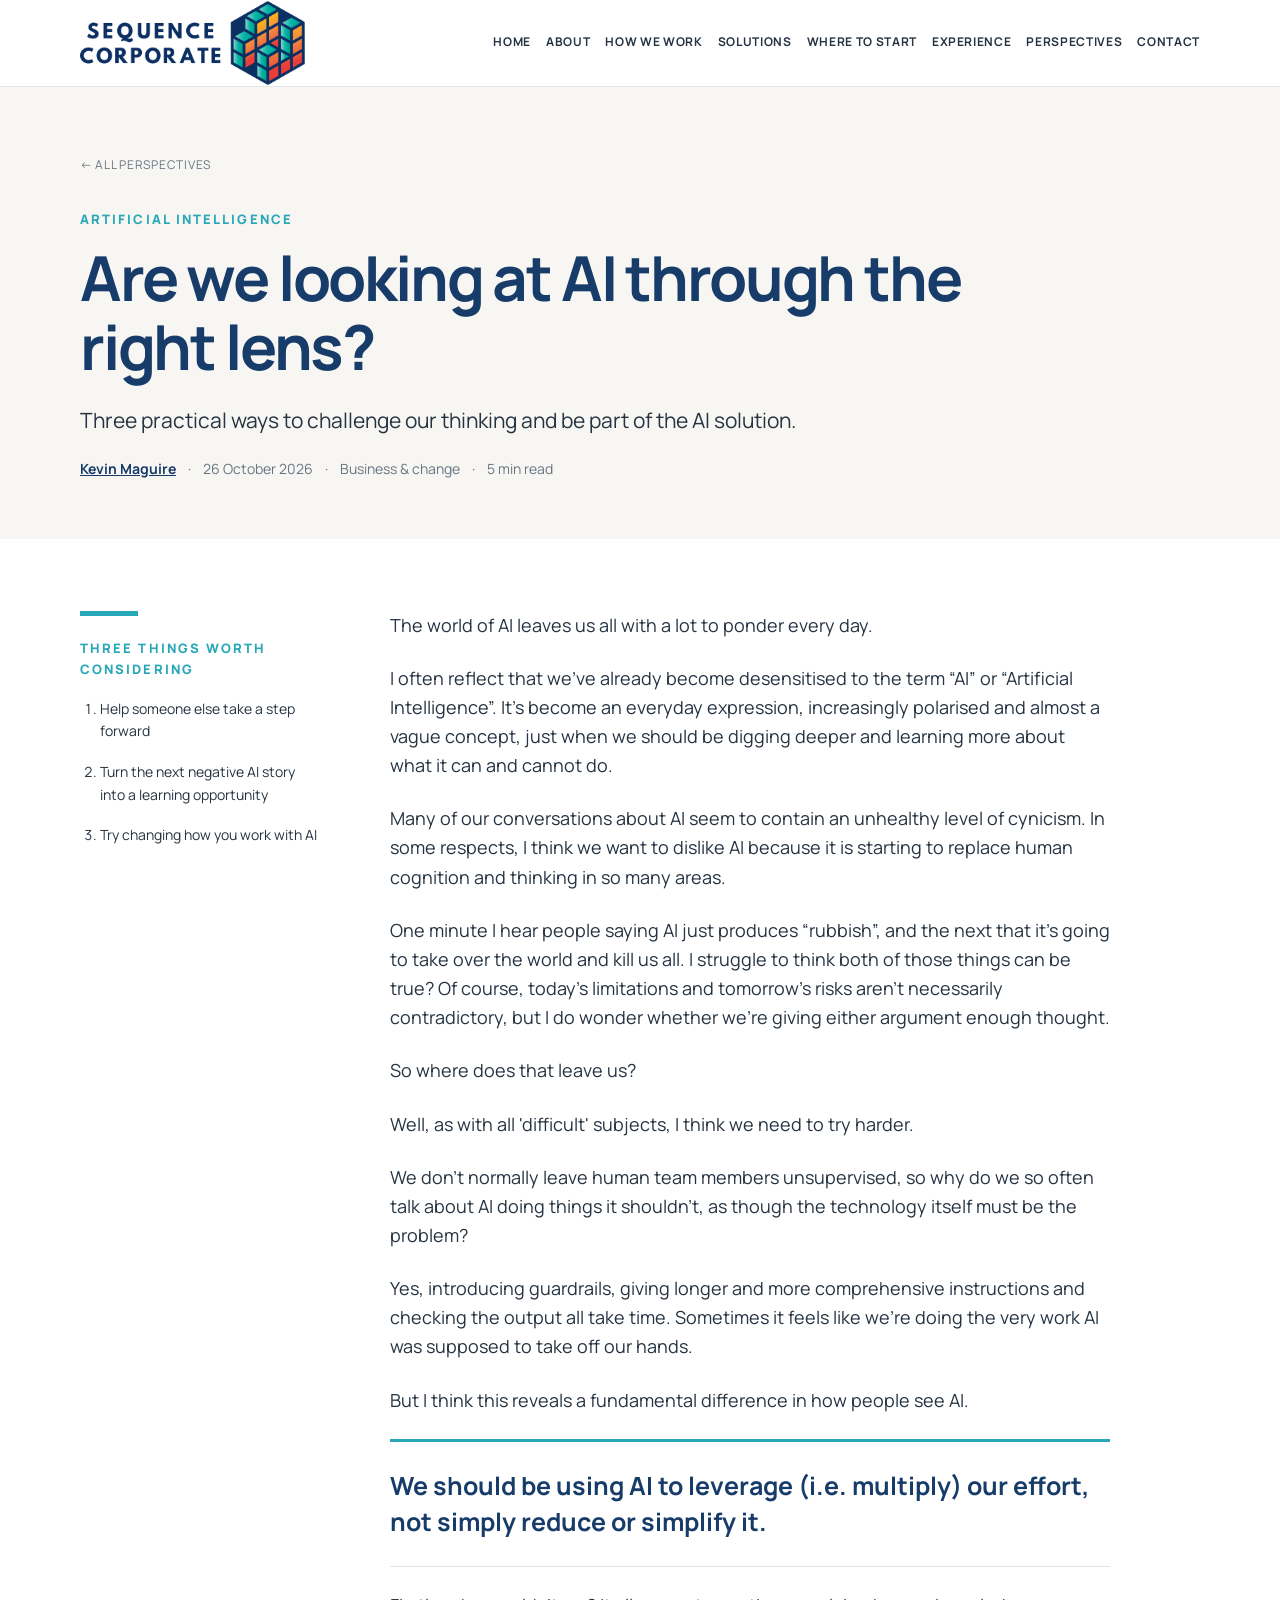
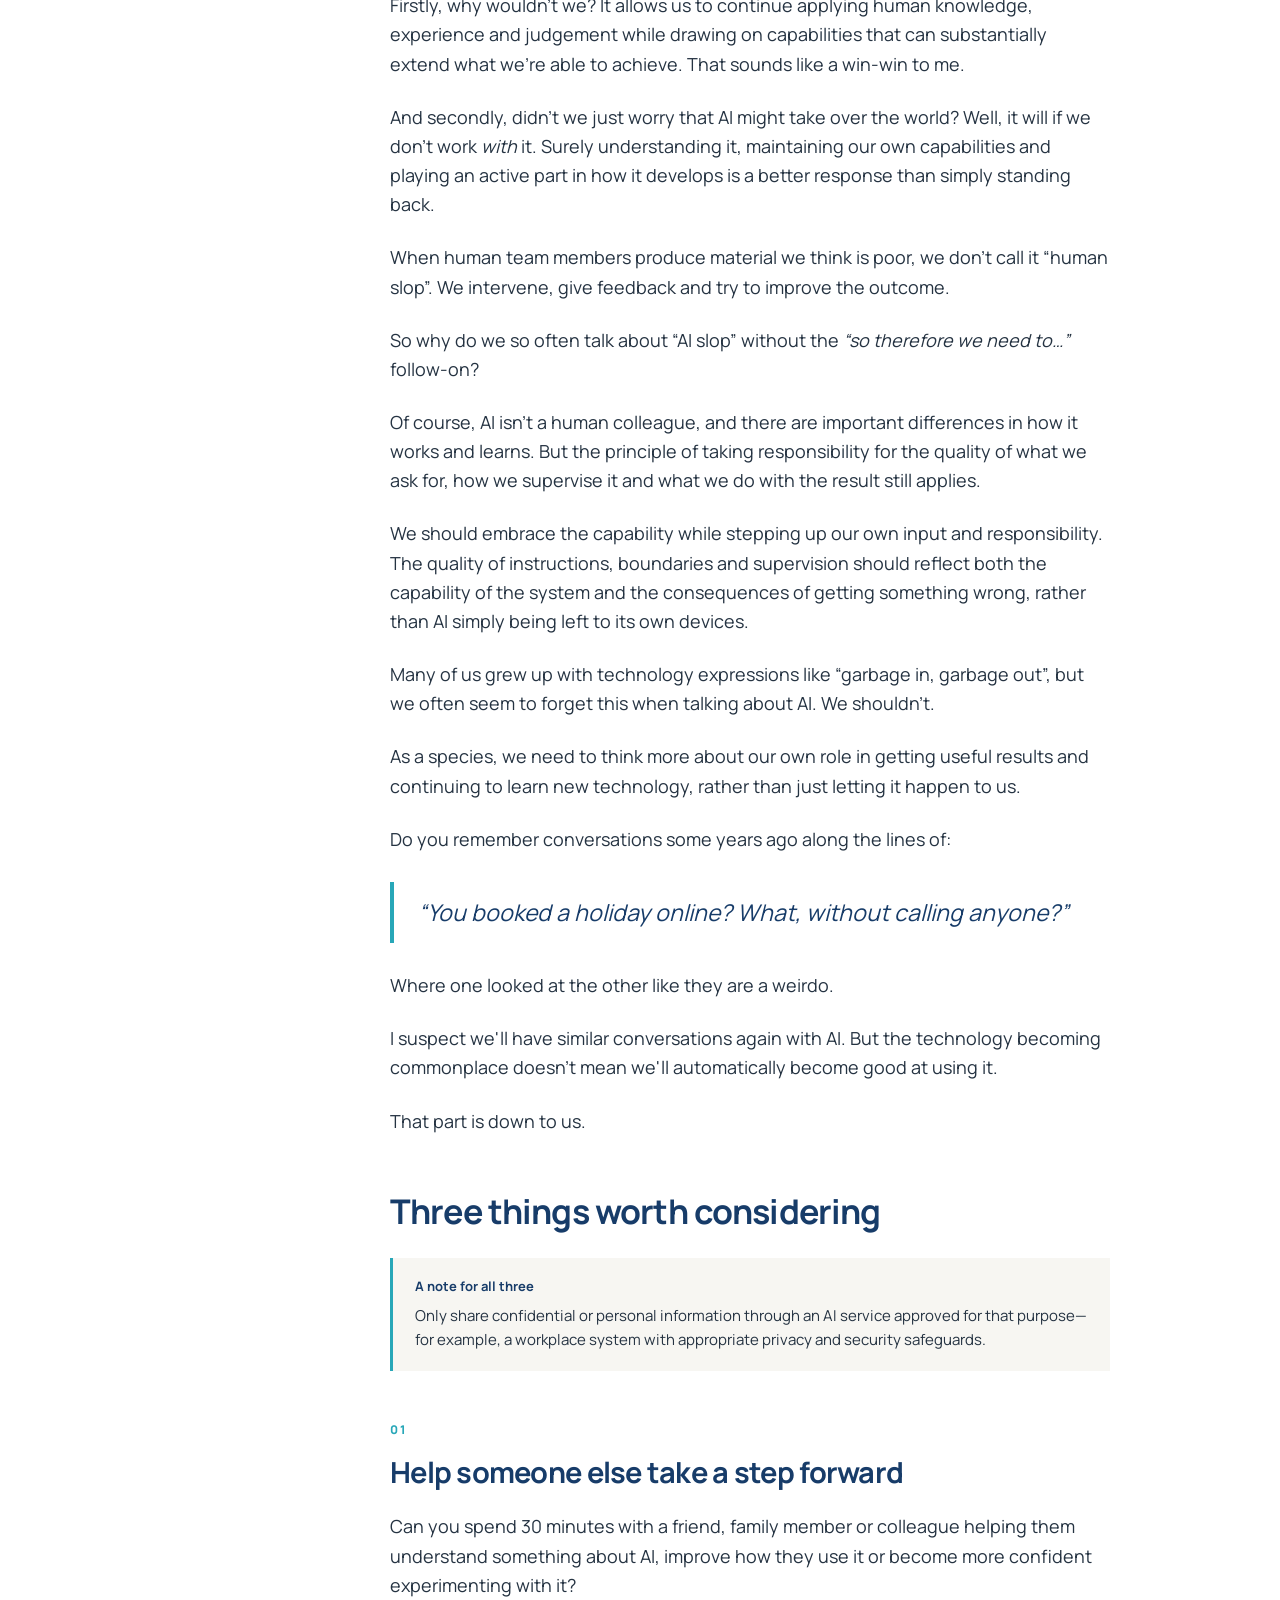
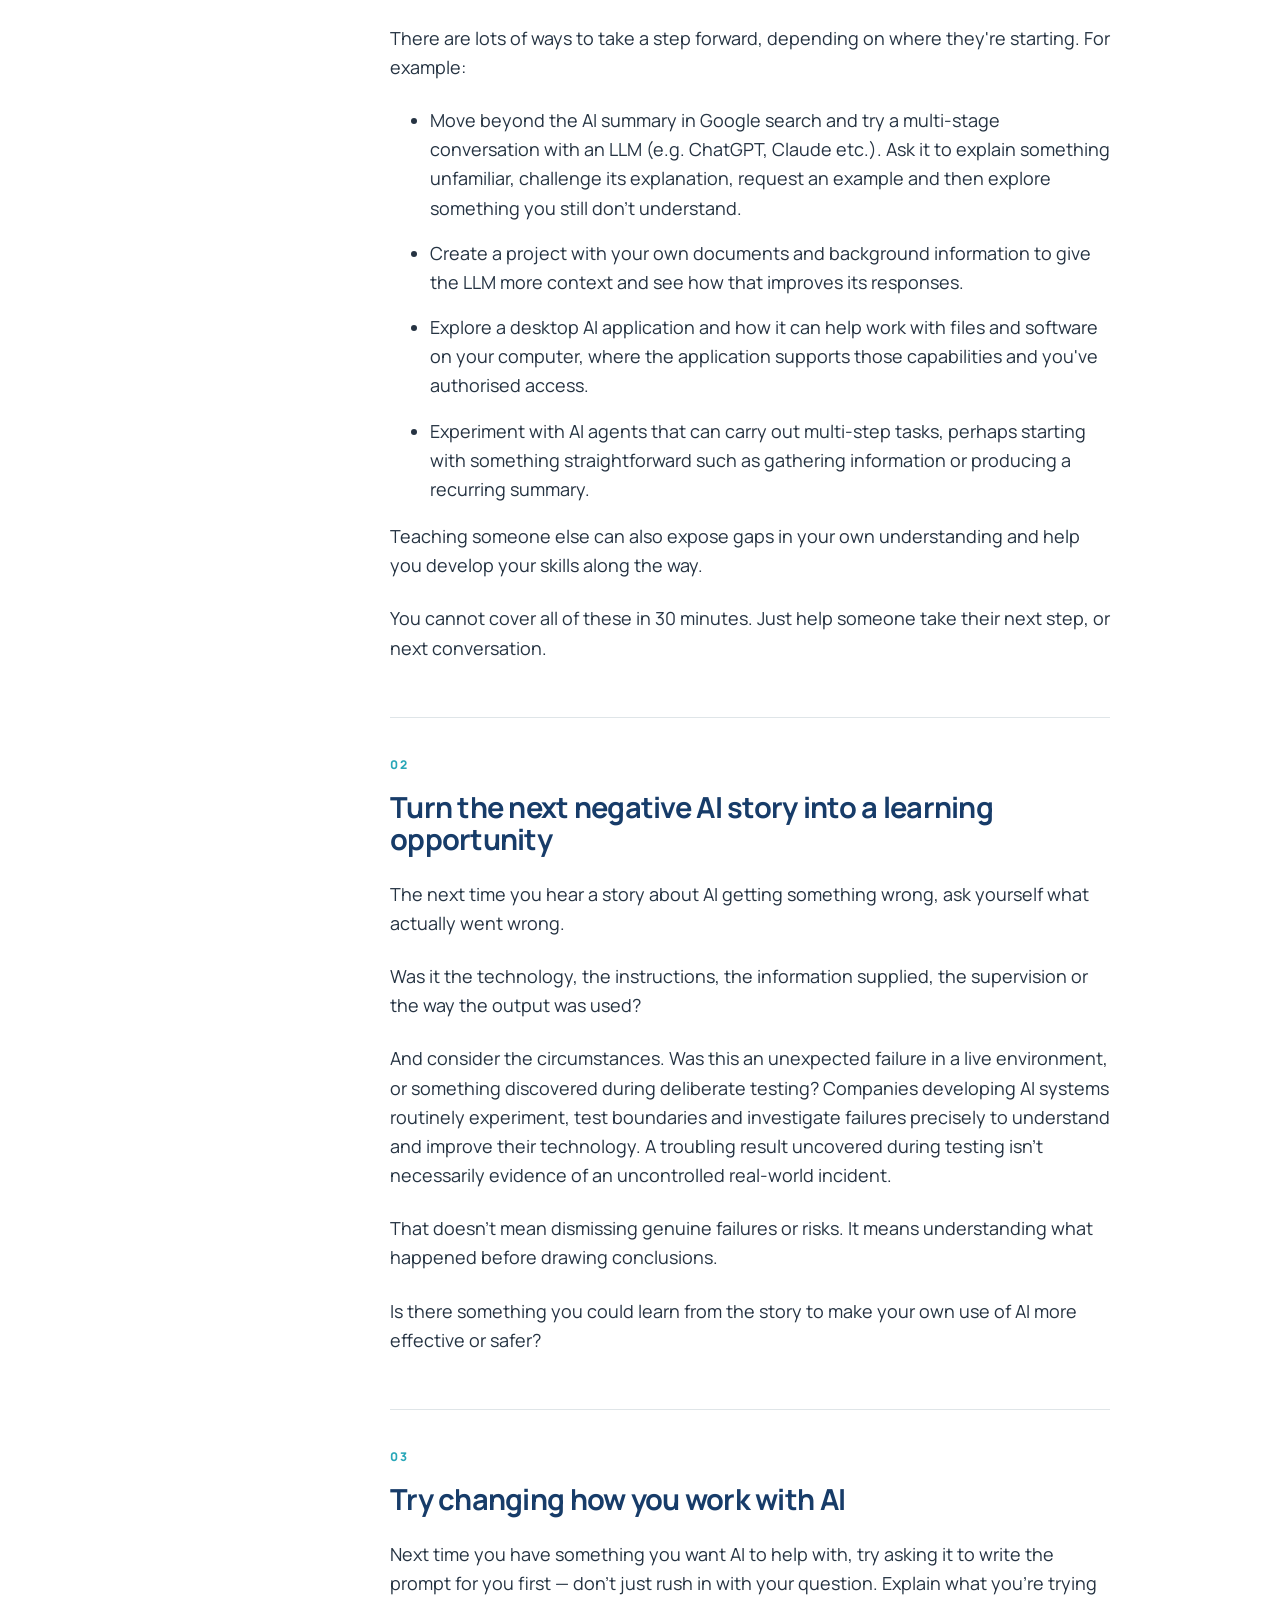
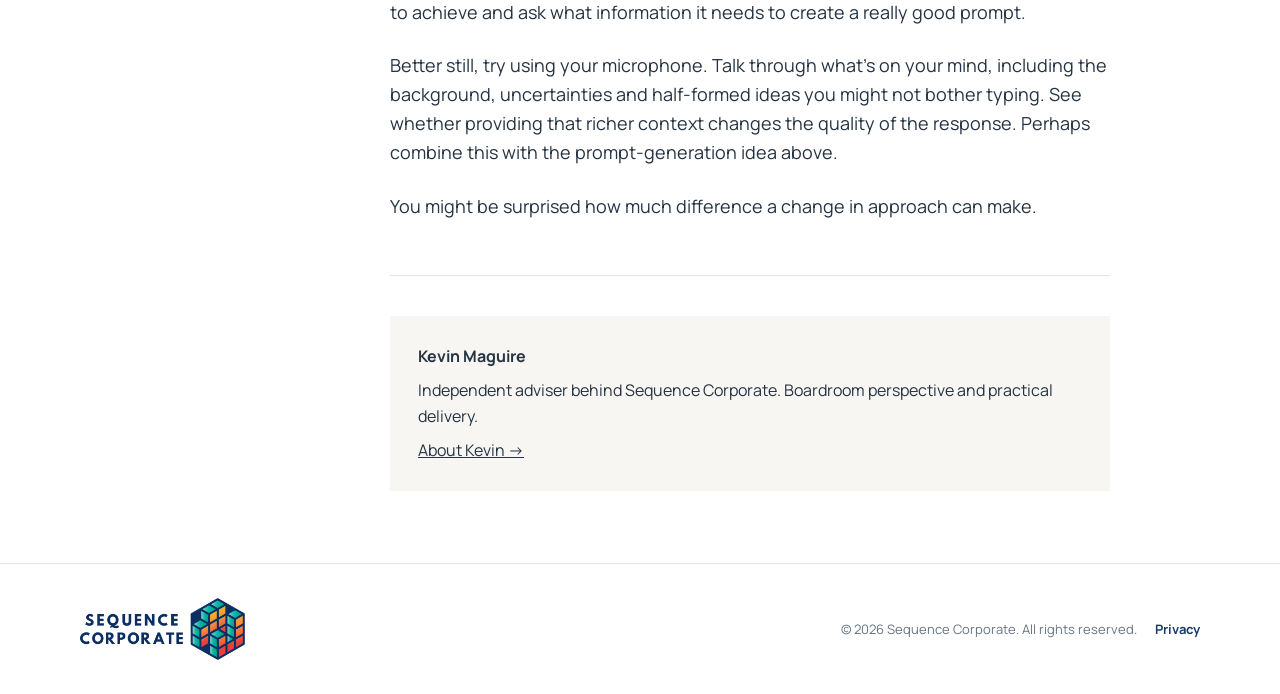
==== are-we-looking-at-ai-through-the-right-lens.html @ 43e0ebca "Add files via upload" ====
<!DOCTYPE html>
<html lang="en"><head><meta charset="utf-8"/><meta content="width=device-width,initial-scale=1" name="viewport"/><title>Are we looking at AI through the right lens? | Sequence Corporate</title><meta content="Three practical ways to challenge our thinking and be part of the AI solution." name="description"/><link href="assets/sequence-icon.png" rel="icon"/><link href="https://fonts.googleapis.com" rel="preconnect"/><link crossorigin="" href="https://fonts.gstatic.com" rel="preconnect"/><link href="https://fonts.googleapis.com/css2?family=Manrope:wght@400;500;600;700;800&amp;display=swap" rel="stylesheet"/><link href="assets/styles.css" rel="stylesheet"/><link href="https://sequencecorporate.life/are-we-looking-at-ai-through-the-right-lens" rel="canonical"/><meta content="index, follow" name="robots"/><meta content="Sequence Corporate" property="og:site_name"/><meta content="article" property="og:type"/><meta content="Are we looking at AI through the right lens? | Sequence Corporate" property="og:title"/><meta content="Three practical ways to challenge our thinking and be part of the AI solution." property="og:description"/><meta content="https://sequencecorporate.life/are-we-looking-at-ai-through-the-right-lens" property="og:url"/><meta content="summary" name="twitter:card"/><meta content="Are we looking at AI through the right lens? | Sequence Corporate" name="twitter:title"/><meta content="Three practical ways to challenge our thinking and be part of the AI solution." name="twitter:description"/><link href="assets/perspectives.css" rel="stylesheet"/><link href="assets/navigation-v12.css" rel="stylesheet"/><script type="application/ld+json">{"@context":"https://schema.org","@type":"Article","headline":"Are we looking at AI through the right lens?","description":"Three practical ways to challenge our thinking and be part of the AI solution.","datePublished":"2026-10-26","author":{"@type":"Person","name":"Kevin Maguire","url":"https://sequencecorporate.life/about"},"publisher":{"@type":"Organization","name":"Sequence Corporate","url":"https://sequencecorporate.life/"},"mainEntityOfPage":"https://sequencecorporate.life/are-we-looking-at-ai-through-the-right-lens","articleSection":"Artificial intelligence","inLanguage":"en-GB"}</script></head><body><header><div class="wrap nav"><a href="index.html"><img alt="Sequence Corporate" class="logo" src="assets/sequence-logo.png"/></a><button aria-label="Open menu" class="menu">☰</button><nav><a class="" href="index.html">Home</a><a class="" href="about.html">About</a><a class="" href="how-we-work.html">How we work</a><a class="" href="solutions.html">Solutions</a><a class="" href="where-to-start.html">Where to start</a><a class="" href="experience.html">Experience</a><a class="" href="perspectives.html">Perspectives</a><a class="" href="contact.html">Contact</a></nav></div></header><main><div class="pagehead article-head"><div class="wrap"><a class="back" href="perspectives.html">← All perspectives</a><p class="eyebrow">Artificial intelligence</p><h1>Are we looking at AI through the right lens?</h1><p class="lead">Three practical ways to challenge our thinking and be part of the AI solution.</p><p class="article-meta"><a href="about.html">Kevin Maguire</a> <span>·</span> <time datetime="2026-10-26">26 October 2026</time> <span>·</span> Business &amp; change <span>·</span> <span class="reading-time">5 min read</span></p></div></div><section><div class="wrap article-layout"><aside><div class="rule"></div><p class="eyebrow">Three things worth considering</p><ol><li><a href="#next-step">Help someone else take a step forward</a></li><li><a href="#stories">Turn the next negative AI story into a learning opportunity</a></li><li><a href="#conversation">Try changing how you work with AI</a></li></ol></aside><article class="article-prose"><p>The world of AI leaves us all with a lot to ponder every day.</p>
<p>I often reflect that we've already become desensitised to the term “AI” or “Artificial Intelligence”. It's become an everyday expression, increasingly polarised and almost a vague concept, just when we should be digging deeper and learning more about what it can and cannot do.</p>
<p>Many of our conversations about AI seem to contain an unhealthy level of cynicism. In some respects, I think we want to dislike AI because it is starting to replace human cognition and thinking in so many areas.</p>
<p>One minute I hear people saying AI just produces “rubbish”, and the next that it's going to take over the world and kill us all. I struggle to think both of those things can be true? Of course, today's limitations and tomorrow's risks aren't necessarily contradictory, but I do wonder whether we're giving either argument enough thought.</p>
<p>So where does that leave us?</p>
<p>Well, as with all 'difficult' subjects, I think we need to try harder.</p>
<p>We don't normally leave human team members unsupervised, so why do we so often talk about AI doing things it shouldn't, as though the technology itself must be the problem?</p>
<p>Yes, introducing guardrails, giving longer and more comprehensive instructions and checking the output all take time. Sometimes it feels like we're doing the very work AI was supposed to take off our hands.</p>
<p>But I think this reveals a fundamental difference in how people see AI.</p>
<p class="article-pull"><strong>We should be using AI to leverage (i.e. multiply) our effort, not simply reduce or simplify it.</strong></p>
<p>Firstly, why wouldn't we? It allows us to continue applying human knowledge, experience and judgement while drawing on capabilities that can substantially extend what we're able to achieve. That sounds like a win-win to me.</p>
<p>And secondly, didn't we just worry that AI might take over the world? Well, it will if we don't work <em>with</em> it. Surely understanding it, maintaining our own capabilities and playing an active part in how it develops is a better response than simply standing back.</p>
<p>When human team members produce material we think is poor, we don't call it “human slop”. We intervene, give feedback and try to improve the outcome.</p>
<p>So why do we so often talk about “AI slop” without the <em>“so therefore we need to…”</em> follow-on?</p>
<p>Of course, AI isn't a human colleague, and there are important differences in how it works and learns. But the principle of taking responsibility for the quality of what we ask for, how we supervise it and what we do with the result still applies.</p>
<p>We should embrace the capability while stepping up our own input and responsibility. The quality of instructions, boundaries and supervision should reflect both the capability of the system and the consequences of getting something wrong, rather than AI simply being left to its own devices.</p>
<p>Many of us grew up with technology expressions like “garbage in, garbage out”, but we often seem to forget this when talking about AI. We shouldn't.</p>
<p>As a species, we need to think more about our own role in getting useful results and continuing to learn new technology, rather than just letting it happen to us.</p>
<p>Do you remember conversations some years ago along the lines of:</p>
<blockquote><em>“You booked a holiday online? What, without calling anyone?”</em></blockquote>
<p>Where one looked at the other like they are a weirdo.</p>
<p>I suspect we'll have similar conversations again with AI. But the technology becoming commonplace doesn't mean we'll automatically become good at using it.</p>
<p>That part is down to us.</p>
<h2 class="consider-heading">Three things worth considering</h2>
<aside class="article-shared-note" aria-label="A note for all three suggestions"><strong>A note for all three</strong><p>Only share confidential or personal information through an AI service approved for that purpose—for example, a workplace system with appropriate privacy and security safeguards.</p></aside>
<section id="next-step"><span class="topic-number">01</span><h2>Help someone else take a step forward</h2>
<p>Can you spend 30 minutes with a friend, family member or colleague helping them understand something about AI, improve how they use it or become more confident experimenting with it?</p>
<p>There are lots of ways to take a step forward, depending on where they're starting. For example:</p>
<ul>
<li>Move beyond the AI summary in Google search and try a multi-stage conversation with an LLM (e.g. ChatGPT, Claude etc.). Ask it to explain something unfamiliar, challenge its explanation, request an example and then explore something you still don't understand.</li>
<li>Create a project with your own documents and background information to give the LLM more context and see how that improves its responses.</li>
<li>Explore a desktop AI application and how it can help work with files and software on your computer, where the application supports those capabilities and you've authorised access.</li>
<li>Experiment with AI agents that can carry out multi-step tasks, perhaps starting with something straightforward such as gathering information or producing a recurring summary.</li>
</ul>
<p>Teaching someone else can also expose gaps in your own understanding and help you develop your skills along the way.</p>
<p>You cannot cover all of these in 30 minutes. Just help someone take their next step, or next conversation.</p>
</section>
<section id="stories"><span class="topic-number">02</span><h2>Turn the next negative AI story into a learning opportunity</h2>
<p>The next time you hear a story about AI getting something wrong, ask yourself what actually went wrong.</p>
<p>Was it the technology, the instructions, the information supplied, the supervision or the way the output was used?</p>
<p>And consider the circumstances. Was this an unexpected failure in a live environment, or something discovered during deliberate testing? Companies developing AI systems routinely experiment, test boundaries and investigate failures precisely to understand and improve their technology. A troubling result uncovered during testing isn't necessarily evidence of an uncontrolled real-world incident.</p>
<p>That doesn't mean dismissing genuine failures or risks. It means understanding what happened before drawing conclusions.</p>
<p>Is there something you could learn from the story to make your own use of AI more effective or safer?</p>
</section>
<section id="conversation"><span class="topic-number">03</span><h2>Try changing how you work with AI</h2>
<p>Next time you have something you want AI to help with, try asking it to write the prompt for you first — don't just rush in with your question. Explain what you're trying to achieve and ask what information it needs to create a really good prompt.</p>
<p>Better still, try using your microphone. Talk through what's on your mind, including the background, uncertainties and half-formed ideas you might not bother typing. See whether providing that richer context changes the quality of the response. Perhaps combine this with the prompt-generation idea above.</p>

<p>You might be surprised how much difference a change in approach can make.</p>
</section>
<div class="author-card"><strong>Kevin Maguire</strong><p>Independent adviser behind Sequence Corporate. Boardroom perspective and practical delivery.</p><a href="about.html">About Kevin →</a></div></article></div></section></main><footer><div class="wrap footer"><img alt="Sequence Corporate" src="assets/sequence-logo.png"/><div class="footer-meta"><span>© 2026 Sequence Corporate. All rights reserved.</span><a href="privacy.html">Privacy</a></div></div></footer><script src="js/site.js"></script></body></html>
---- assets/styles.css ----
:root{
  --navy:#173c69; --ink:#253342; --muted:#687583; --paper:#f7f6f2;
  --white:#fff; --line:#dfe5e8; --teal:#28a7b8; --amber:#e7a727;
  --orange:#ed6d3b; --red:#d8453e; --shadow:0 16px 40px rgba(25,49,72,.10);
}
*{box-sizing:border-box}
html{scroll-behavior:smooth}
body{margin:0;font-family:'Manrope',Arial,Helvetica,sans-serif;color:var(--ink);background:var(--white);line-height:1.62}
a{color:inherit}
.wrap{width:min(1120px,calc(100% - 40px));margin:auto}
header{position:sticky;top:0;z-index:20;background:rgba(255,255,255,.96);border-bottom:1px solid var(--line)}
.nav{height:86px;display:flex;align-items:center;justify-content:space-between;gap:28px}
.logo{width:250px;max-width:48vw;display:block}
nav{display:flex;gap:22px;align-items:center;font-size:13px;font-weight:700;letter-spacing:.055em;text-transform:uppercase}
nav a{text-decoration:none;padding:10px 0;border-bottom:2px solid transparent}
nav a:hover,nav a.active{border-color:var(--teal)}
.menu{display:none;border:0;background:none;font-size:25px}
.hero{background:linear-gradient(115deg,var(--paper) 0 68%,#edf3f4 68%);padding:82px 0 76px}
.hero-grid{display:grid;grid-template-columns:1.35fr .65fr;gap:60px;align-items:center}
.eyebrow{font-size:13px;text-transform:uppercase;letter-spacing:.16em;color:var(--teal);font-weight:800}
h1,h2,h3{line-height:1.12;color:var(--navy);margin-top:0}
h1{font-size:clamp(42px,6vw,72px);letter-spacing:-.035em;margin-bottom:24px}
h2{font-size:clamp(30px,4vw,46px);letter-spacing:-.025em}
h3{font-size:22px}
.lead{font-size:21px;max-width:760px}
.cube{width:min(330px,80%);margin:auto;display:block}
.actions{display:flex;gap:14px;flex-wrap:wrap;margin-top:30px}
.btn{display:inline-block;text-decoration:none;border:1px solid var(--navy);padding:12px 19px;font-weight:700}
.btn.primary{background:var(--navy);color:white}
section{padding:72px 0}
.band{background:var(--navy);color:white}
.band h2,.band h3{color:white}
.band .muted{color:#d7e0e8}
.grid3{display:grid;grid-template-columns:repeat(3,1fr);gap:24px}
.grid2{display:grid;grid-template-columns:repeat(2,1fr);gap:24px}
.card{border:1px solid var(--line);padding:28px;background:white;box-shadow:0 8px 24px rgba(25,49,72,.04)}
.card p:last-child{margin-bottom:0}
.rule{height:5px;width:58px;background:var(--teal);margin-bottom:22px}
.rule.amber{background:var(--amber)} .rule.orange{background:var(--orange)} .rule.red{background:var(--red)}
.muted{color:var(--muted)}
.quote{font-size:28px;line-height:1.35;color:var(--navy);max-width:850px}
.pagehead{padding:64px 0 44px;background:var(--paper)}
.pagehead h1{font-size:clamp(40px,5vw,62px);margin-bottom:14px}
.accordion{display:grid;grid-template-columns:1fr 1fr;gap:18px}
.topic{border:1px solid var(--line);background:white}
.topic button{width:100%;padding:24px;border:0;background:white;text-align:left;display:flex;justify-content:space-between;align-items:center;font:inherit;cursor:pointer}
.topic button strong{font-size:20px;color:var(--navy)}
.topic .plus{font-size:28px;color:var(--teal)}
.topic-content{display:none;padding:0 24px 26px}
.topic.open .topic-content{display:block}
.topic.open .plus{transform:rotate(45deg)}
.checks{list-style:none;padding:0}
.checks li{margin:10px 0;padding-left:26px;position:relative}
.checks li:before{content:"☐";position:absolute;left:0;color:var(--teal)}
.label{font-weight:800;color:var(--navy);margin-top:22px}
.experience{display:grid;grid-template-columns:280px 1fr;gap:48px;align-items:start}
.placeholder{aspect-ratio:4/5;background:linear-gradient(145deg,#e9eef0,#cfd9de);display:grid;place-items:center;text-align:center;color:#687583;border:1px solid var(--line)}
.tags{display:flex;gap:10px;flex-wrap:wrap;margin:18px 0 30px}
.tag{border:1px solid var(--line);padding:8px 12px;font-size:13px;font-weight:700}
.contactbox{max-width:780px;padding:38px;border:1px solid var(--line);background:var(--paper)}
footer{padding:34px 0;border-top:1px solid var(--line);font-size:13px;color:var(--muted)}
.footer{display:flex;justify-content:space-between;align-items:center;gap:20px}
.footer img{width:165px}
@media(max-width:820px){
  .menu{display:block}
  nav{display:none;position:absolute;top:86px;left:0;right:0;background:white;padding:20px;flex-direction:column;align-items:flex-start;border-bottom:1px solid var(--line)}
  nav.open{display:flex}
  .hero-grid,.grid3,.grid2,.accordion,.experience{grid-template-columns:1fr}
  .hero{padding-top:55px}.cube{width:180px}.experience{gap:28px}.placeholder{max-width:300px}
}

/* V2 typography and experience index */
body{font-family:'Manrope',Arial,Helvetica,sans-serif}
.stats{display:grid;grid-template-columns:repeat(3,1fr);gap:16px;margin:30px 0 42px}
.stat{padding:22px 24px;background:var(--navy);color:white}
.stat strong{display:block;font-size:32px;line-height:1.05;margin-bottom:6px}
.stat span{font-size:13px;color:#d7e0e8}
.index-grid{display:grid;grid-template-columns:repeat(2,1fr);gap:16px}
.index-item{padding:22px 24px;border:1px solid var(--line);background:white}
.index-item h3{font-size:18px;margin-bottom:9px}
.index-item p{font-size:14px;margin:0;color:var(--muted)}
@media(max-width:820px){.stats,.index-grid{grid-template-columns:1fr}}

/* V3 */
.light{border-color:white!important;color:white!important}
.prose{max-width:960px}.prose>p{max-width:880px}.principles{margin-top:52px;border-top:1px solid var(--line)}
.principles article{display:grid;grid-template-columns:170px 1fr;column-gap:34px;padding:32px 0;border-bottom:1px solid var(--line)}.principles article .rule{grid-column:1}.principles article h2{grid-column:1;font-size:24px}.principles article p{grid-column:2;grid-row:1/4;margin-top:0}
.solution-list{display:grid;gap:0}.solution{display:grid;grid-template-columns:.8fr 1.2fr;gap:64px;padding:38px 0;border-bottom:1px solid var(--line)}.solution h2{font-size:28px}.solution p{margin-top:0}
.wts-intro{padding-bottom:38px}.jump-grid{display:grid;grid-template-columns:repeat(4,1fr);gap:12px;margin-top:26px}.jump-grid a{text-decoration:none;border:1px solid var(--line);padding:18px 16px;font-weight:750;color:var(--navy);display:flex;justify-content:space-between;gap:10px;align-items:center;background:white}.jump-grid a:hover{border-color:var(--teal);box-shadow:0 8px 20px rgba(25,49,72,.06)}.jump-grid span{color:var(--teal)}
.topic-sections{padding-top:20px}.wts-card{scroll-margin-top:105px;border-top:5px solid var(--navy);padding:38px 0 52px;margin-bottom:28px;border-bottom:1px solid var(--line)}.wts-title{display:flex;align-items:baseline;gap:18px}.topic-number,.exp-no{font-size:12px;letter-spacing:.15em;color:var(--teal);font-weight:800}.wts-title h2{font-size:32px}.wts-grid{display:grid;grid-template-columns:1fr 1fr;gap:58px}.wts-grid h3{font-size:16px;text-transform:uppercase;letter-spacing:.07em;margin-top:20px}.back{font-size:12px;text-transform:uppercase;letter-spacing:.06em;color:var(--muted);text-decoration:none}
.narrow{max-width:850px}.stats.six{grid-template-columns:repeat(3,1fr)}.stat.pending{background:#234b78}.stat.pending strong{opacity:.35}.experience-index{border-top:1px solid var(--line)}.exp-item{display:grid;grid-template-columns:60px 1fr;padding:32px 0;border-bottom:1px solid var(--line)}.exp-item h2{font-size:25px;margin-bottom:12px}.exp-item p{margin:0 0 12px;max-width:900px}.exp-item ul{margin:0;padding-left:20px;columns:2;column-gap:50px}.exp-item li{break-inside:avoid;margin:6px 0;padding-right:20px}
@media(max-width:820px){.principles article,.solution,.wts-grid{grid-template-columns:1fr}.principles article .rule,.principles article h2,.principles article p{grid-column:1;grid-row:auto}.solution{gap:8px}.jump-grid{grid-template-columns:1fr 1fr}.stats.six{grid-template-columns:1fr 1fr}.exp-item{grid-template-columns:36px 1fr}.exp-item ul{columns:1}.wts-card{scroll-margin-top:90px}}
@media(max-width:520px){.jump-grid,.stats.six{grid-template-columns:1fr}.wrap{width:min(100% - 28px,1120px)}h1{font-size:40px}.pagehead h1{font-size:38px}.hero{background:var(--paper)}}

/* V4 refinements */
.checks{list-style:disc;padding-left:22px}
.checks li{padding-left:0}
.checks li:before{content:none}
.checks li::marker{color:var(--teal)}
.solution > p{padding-top:80px}
@media(max-width:820px){.solution > p{padding-top:0}}

/* V5 contact form */
.contact-layout{display:grid;grid-template-columns:.9fr 1.1fr;gap:64px;align-items:start}.contact-copy{padding-top:10px}.contact-email{font-weight:700;color:var(--navy)}.contact-form{display:grid;gap:18px}.field{display:grid;gap:7px}.field label{font-weight:700;color:var(--navy)}.field input,.field textarea{width:100%;border:1px solid #cfd8dd;background:white;padding:12px 13px;font:inherit;color:var(--ink);border-radius:0}.field input:focus,.field textarea:focus{outline:2px solid rgba(40,167,184,.25);border-color:var(--teal)}.form-note{font-size:12px;color:var(--muted);margin:0}.hp{position:absolute!important;left:-9999px!important;width:1px;height:1px;overflow:hidden}.contact-form .btn{justify-self:start;cursor:pointer}.cf-turnstile{min-height:65px}
@media(max-width:820px){.contact-layout{grid-template-columns:1fr;gap:30px}}

/* V6 privacy and footer */
.footer-meta{display:flex;align-items:center;gap:18px;flex-wrap:wrap;justify-content:flex-end}.footer-meta a{color:var(--navy);font-weight:700;text-decoration:none}.footer-meta a:hover{text-decoration:underline}.form-note a{color:var(--navy);font-weight:700}.privacy-prose{max-width:850px}.privacy-prose h2{font-size:24px;margin-top:34px;margin-bottom:10px}.privacy-prose p{max-width:820px}.privacy-updated{margin-top:40px}
@media(max-width:620px){.footer{align-items:flex-start;flex-direction:column}.footer-meta{justify-content:flex-start}}

/* V7 fix: Continuous Improvement contains two paragraphs; stack them rather than sharing the same grid row. */
.principles article:last-child p:first-of-type{grid-column:2;grid-row:1;margin-top:0}
.principles article:last-child p:last-of-type{grid-column:2;grid-row:2;margin-top:10px}
@media(max-width:820px){.principles article:last-child p:first-of-type,.principles article:last-child p:last-of-type{grid-column:1;grid-row:auto}}
---- assets/perspectives.css ----
.about-copy h2{font-size:38px}.perspective-tools{display:grid;grid-template-columns:2fr 1fr 1fr 1fr;gap:18px;padding:24px;background:var(--paper);border:1px solid var(--line)}.perspective-tools select{width:100%;padding:12px;font:inherit;color:var(--ink);background:white;border:1px solid #cfd8dd}.perspective-feature{display:grid;grid-template-columns:240px 1fr;gap:48px;padding:42px 0;border-top:1px solid var(--line);border-bottom:1px solid var(--line)}.perspective-feature[hidden]{display:none}.feature-mark{padding:32px;background:var(--paper);color:var(--navy);display:flex;flex-direction:column;justify-content:space-between}.feature-mark>span{font-size:72px;font-weight:800;line-height:1}.feature-mark .rule{margin-top:30px}.feature-mark p{font-size:24px;line-height:1.25}.perspective-feature h2{font-size:38px;margin:14px 0}.perspective-feature h2 a{text-decoration:none}.perspective-feature h2 a:hover,.text-link:hover{text-decoration:underline}.text-link{font-weight:800;color:var(--navy)}.article-head h1{max-width:960px}.article-head .eyebrow{margin-top:32px}.article-meta{display:flex;flex-wrap:wrap;gap:12px;color:var(--muted);font-size:14px}.article-meta a{font-weight:700;color:var(--navy)}.article-layout{display:grid;grid-template-columns:240px minmax(0,720px);gap:70px}.article-layout aside{font-size:14px;align-self:start;position:sticky;top:120px}.article-layout aside ol{padding-left:20px}.article-layout aside li{margin:18px 0}.article-layout aside a{text-decoration:none}.article-prose{font-size:18px}.article-prose>h2{font-size:34px}.article-prose section{padding:30px 0;border-bottom:1px solid var(--line);scroll-margin-top:110px}.article-prose section h2{font-size:29px;margin-top:14px}.article-prose blockquote{margin:28px 0;padding:12px 0 12px 24px;border-left:4px solid var(--teal);color:var(--navy);font-size:23px}.author-card{padding:28px;background:var(--paper);margin-top:40px;font-size:16px}.author-card p{margin:8px 0}.draft-note{padding:22px;border:1px solid var(--amber);background:#fffaf0;margin-bottom:36px;font-size:16px}:focus-visible{outline:3px solid var(--teal);outline-offset:4px}
@media(max-width:820px){.perspective-tools{grid-template-columns:1fr 1fr}.perspective-tools .field:first-child{grid-column:1/-1}.perspective-feature{grid-template-columns:1fr;gap:24px}.feature-mark{display:none}.article-layout{grid-template-columns:1fr;gap:32px}.article-layout aside{position:static;border-bottom:1px solid var(--line)}.perspective-feature h2{font-size:32px}.article-prose{font-size:17px}}
@media(max-width:520px){.perspective-tools{grid-template-columns:1fr}.perspective-tools .field:first-child{grid-column:auto}.about-copy h2{font-size:30px}}

.article-pull{font-size:25px;line-height:1.45;color:var(--navy);padding:26px 0;border-top:3px solid var(--teal);border-bottom:1px solid var(--line);margin:36px 0}.consider-heading{margin-top:56px}.article-prose li{margin:16px 0}.article-prose p{margin:0 0 24px}.article-prose .author-card p{margin:8px 0}

.about-portrait{display:block;width:100%;height:auto;max-width:320px;border:1px solid var(--line)}

.perspective-categories{font-size:13px;color:var(--navy);font-weight:700;letter-spacing:.02em}

/* Quieter feature hierarchy and explicit business-category labels. */
.perspective-feature h2{font-size:32px;line-height:1.18}
.feature-mark>span{font-size:56px}
.feature-mark p{font-size:20px;line-height:1.35}
.perspective-categories{margin:22px 0}
.category-label{display:block;font-size:11px;letter-spacing:.08em;text-transform:uppercase;color:var(--muted);margin-bottom:9px}
.perspective-categories ul{display:flex;flex-wrap:wrap;gap:8px;list-style:none;padding:0;margin:0}
.perspective-categories li{padding:5px 11px;border:1px solid var(--line);background:var(--paper);font-size:12px;font-weight:600;color:var(--navy)}
@media(max-width:820px){.perspective-feature h2{font-size:28px}}

.article-shared-note{position:static!important;background:var(--paper);border-left:3px solid var(--teal);padding:18px 22px;margin:24px 0 12px;font-size:15px!important}.article-shared-note strong{display:block;color:var(--navy);font-size:13px;margin-bottom:7px}.article-shared-note p{margin:0}
---- assets/navigation-v12.css ----
/* Extra navigation entries need room before the existing mobile breakpoint. */
@media(min-width:821px) and (max-width:1100px){.menu{display:block}nav{display:none;position:absolute;top:86px;left:0;right:0;background:white;padding:20px;flex-direction:column;align-items:flex-start;border-bottom:1px solid var(--line)}nav.open{display:flex}}
@media(min-width:1101px){nav{gap:15px;font-size:12px}.nav{gap:20px}.logo{width:225px}}
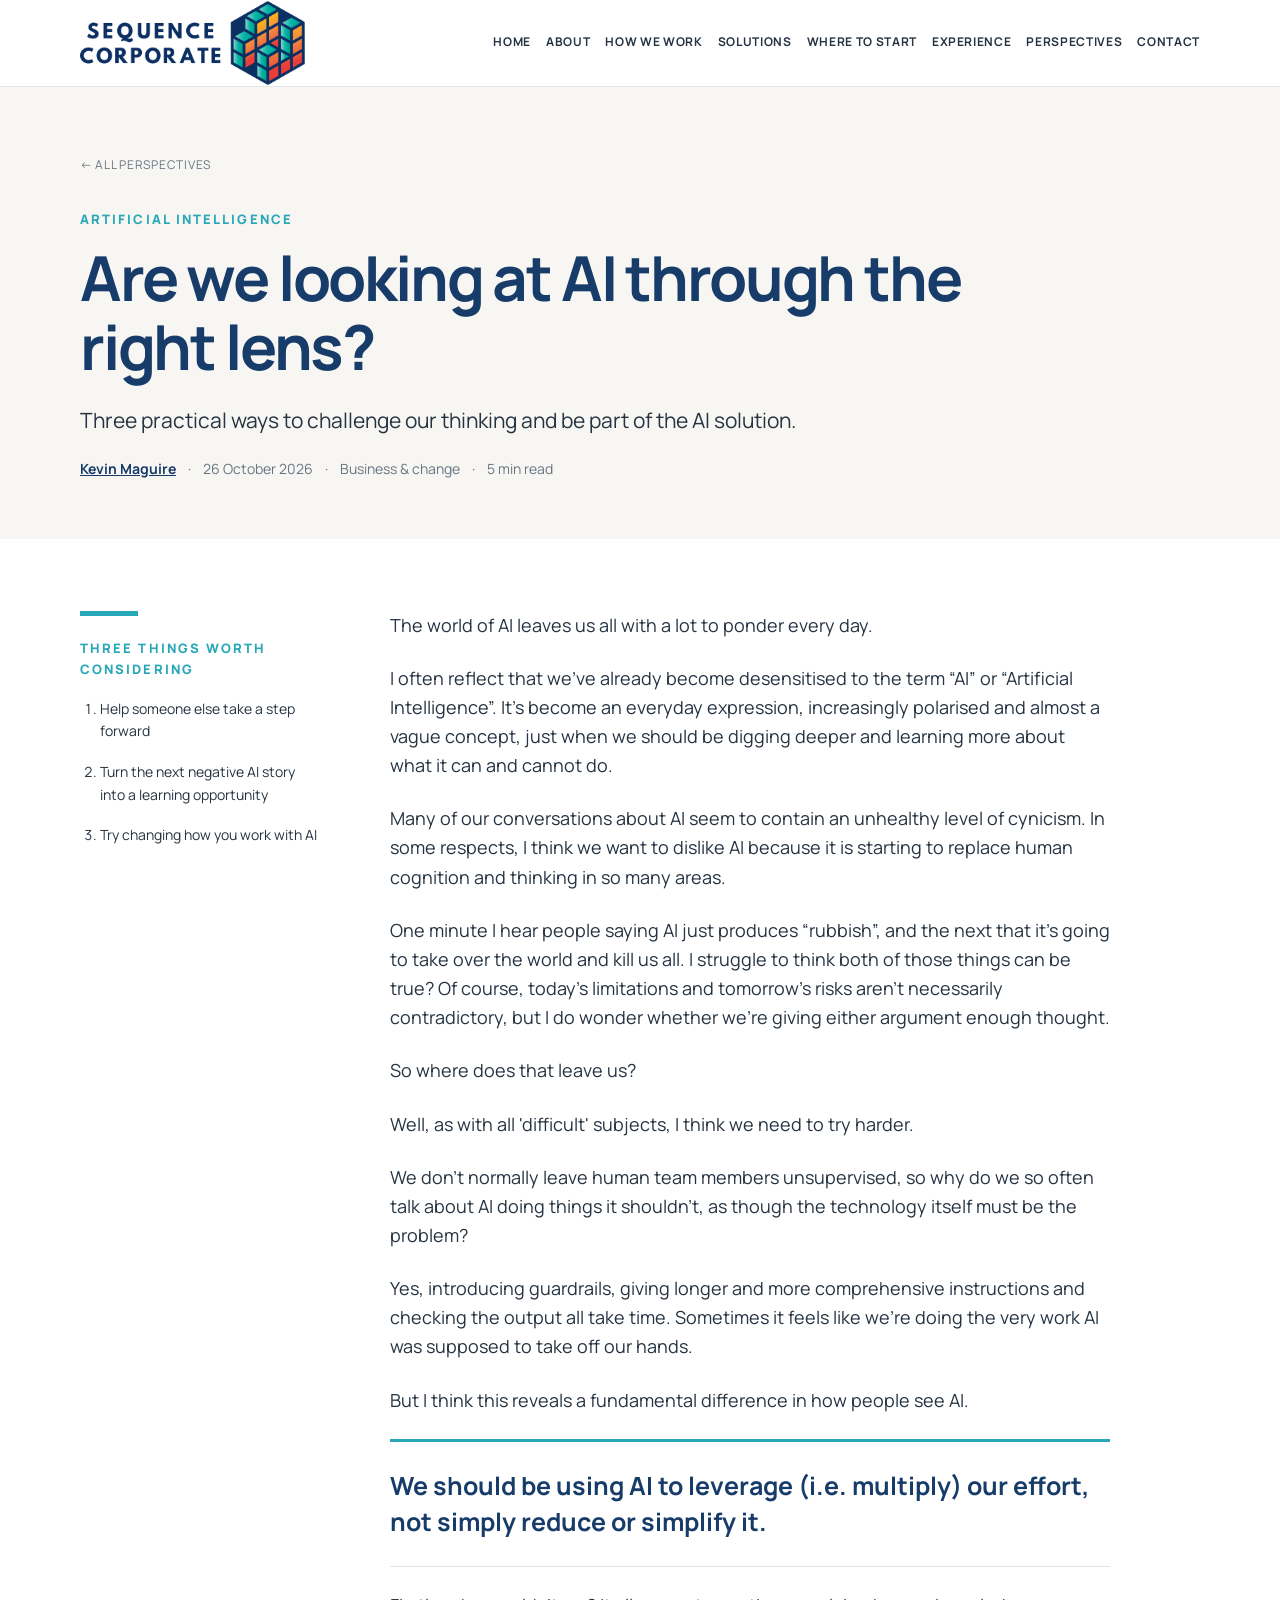
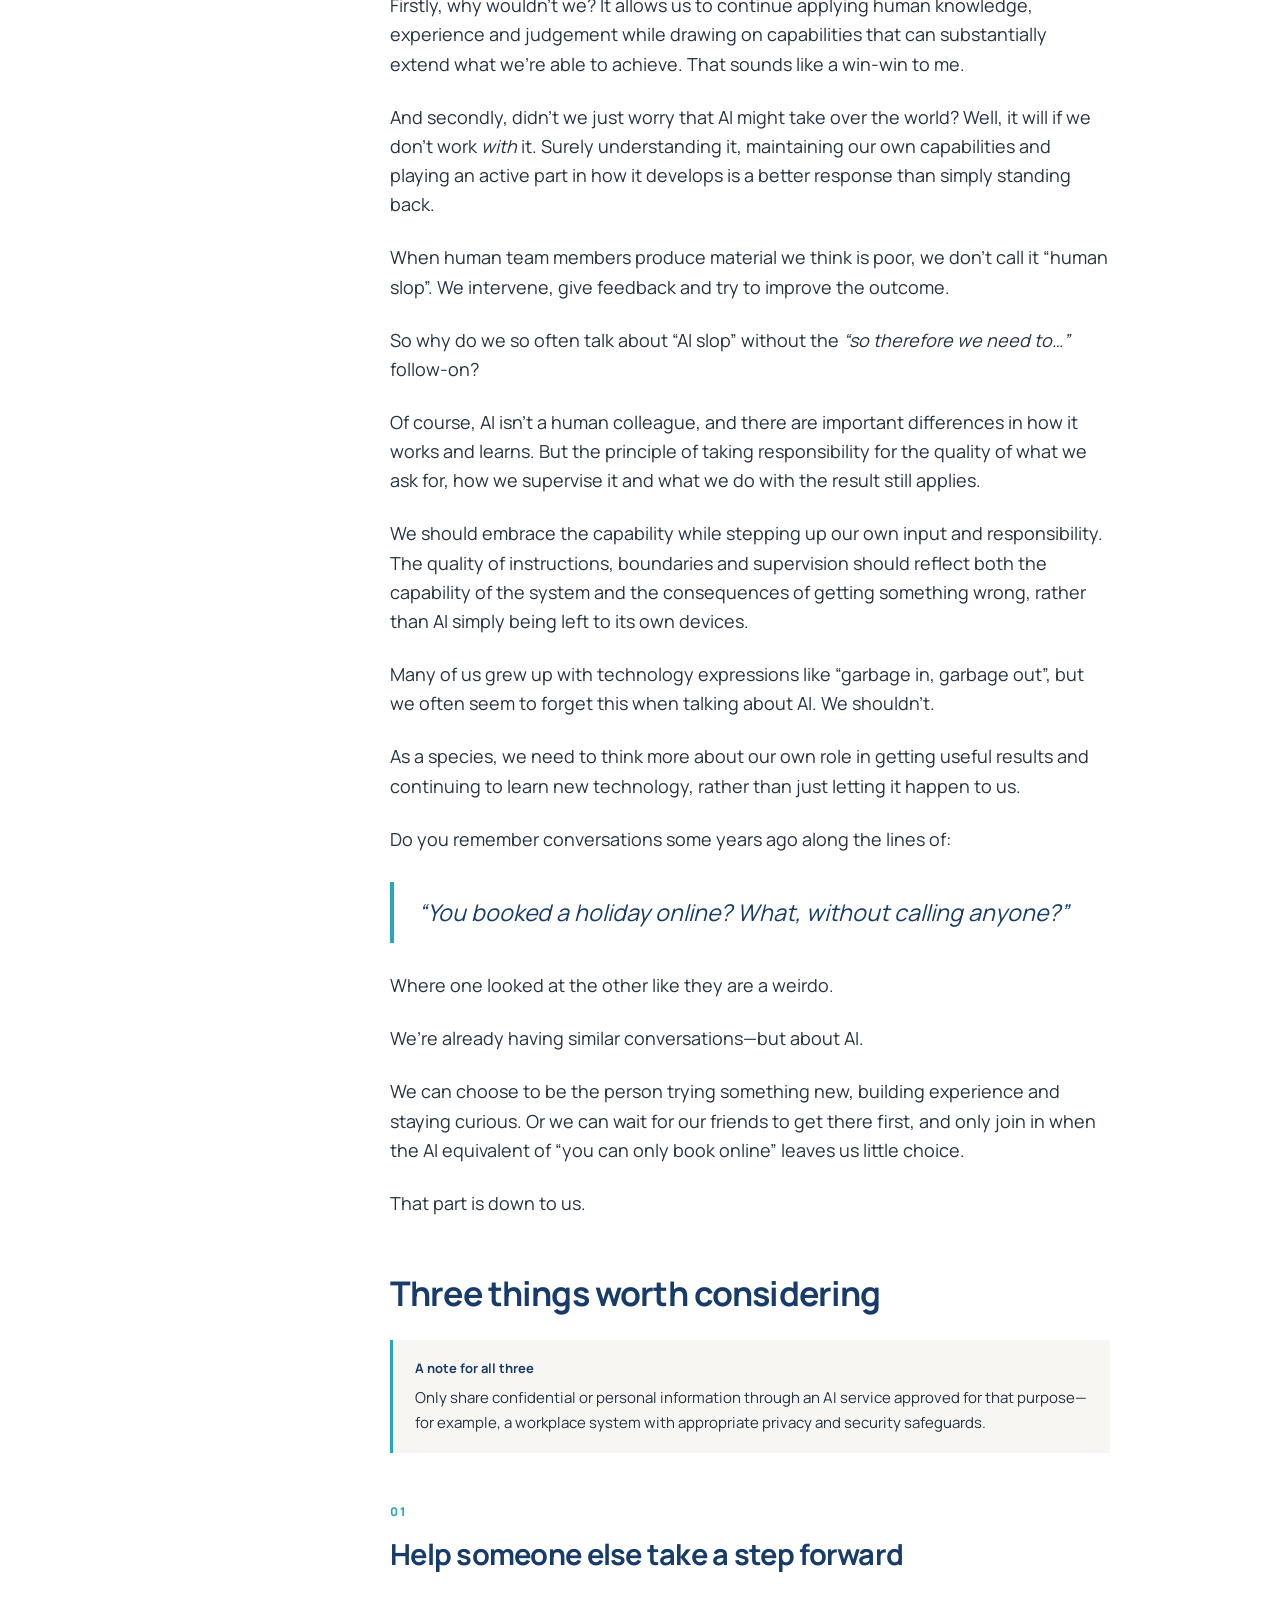
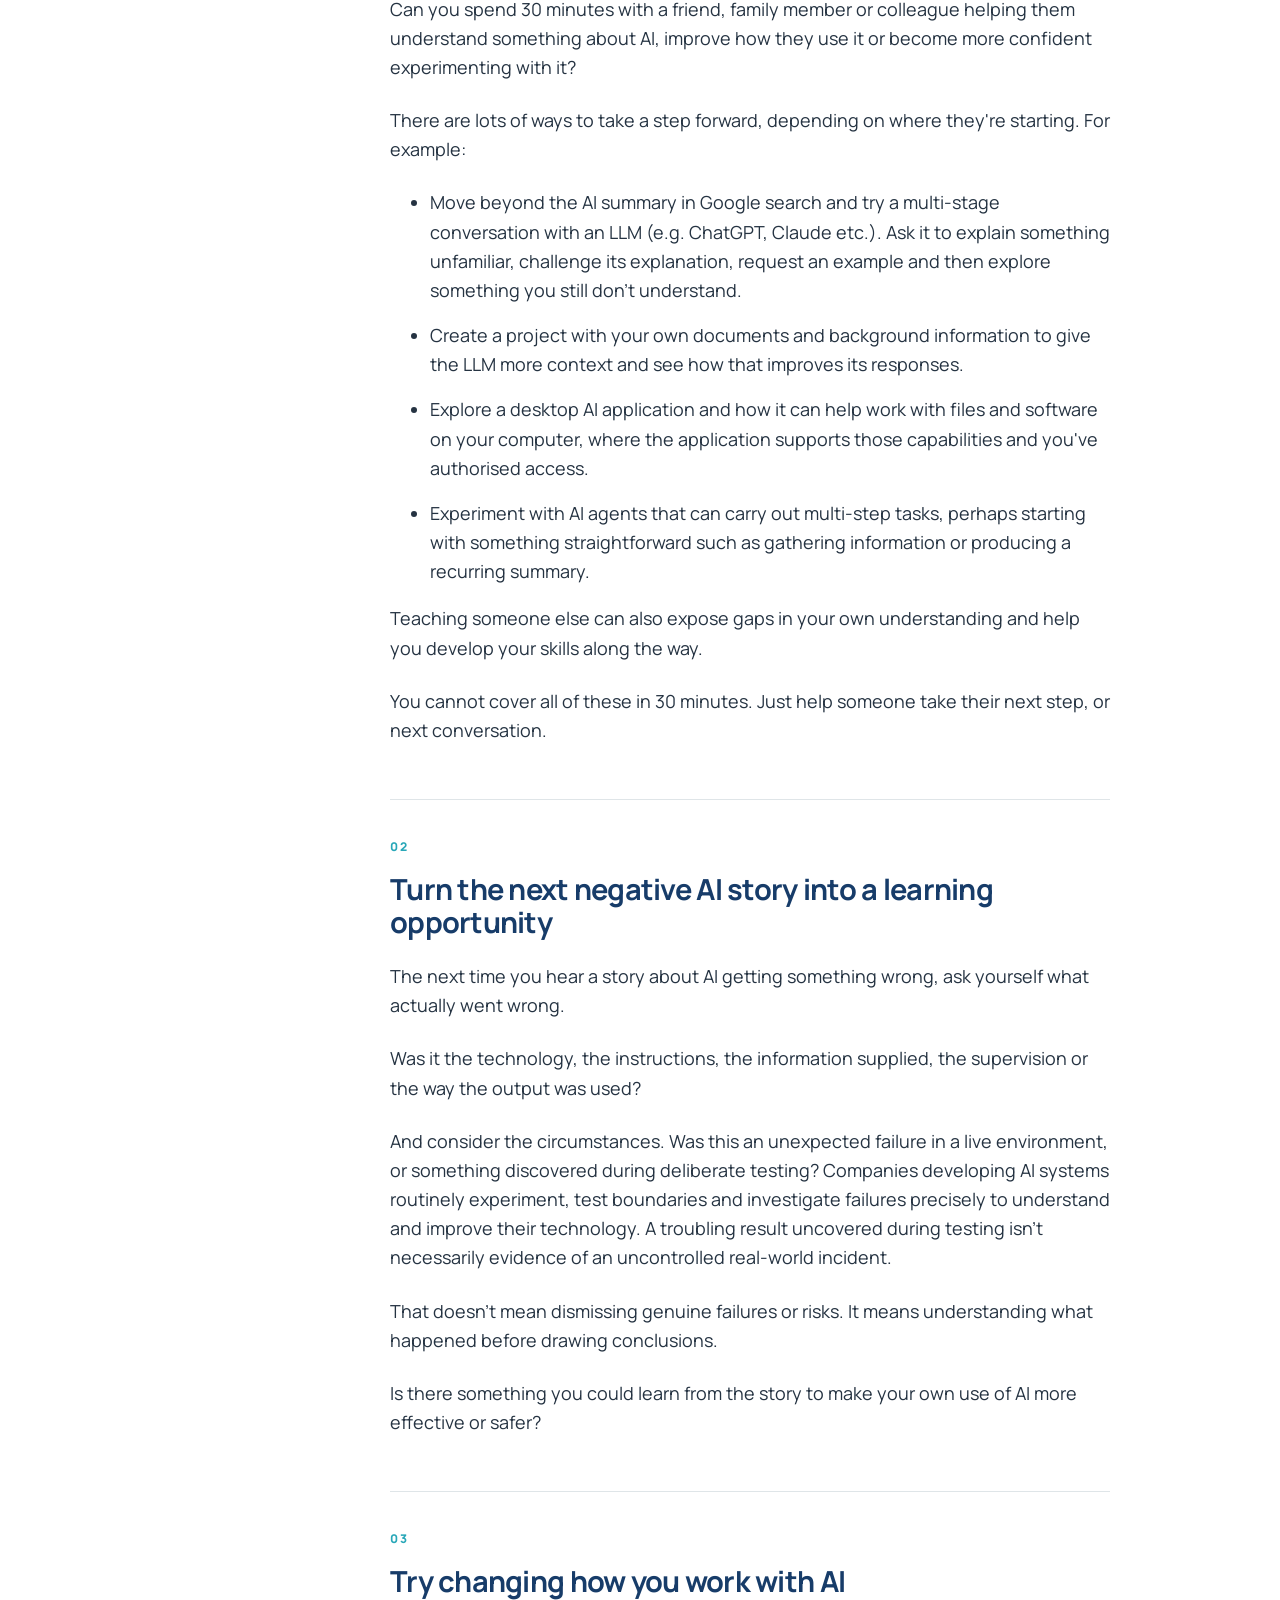
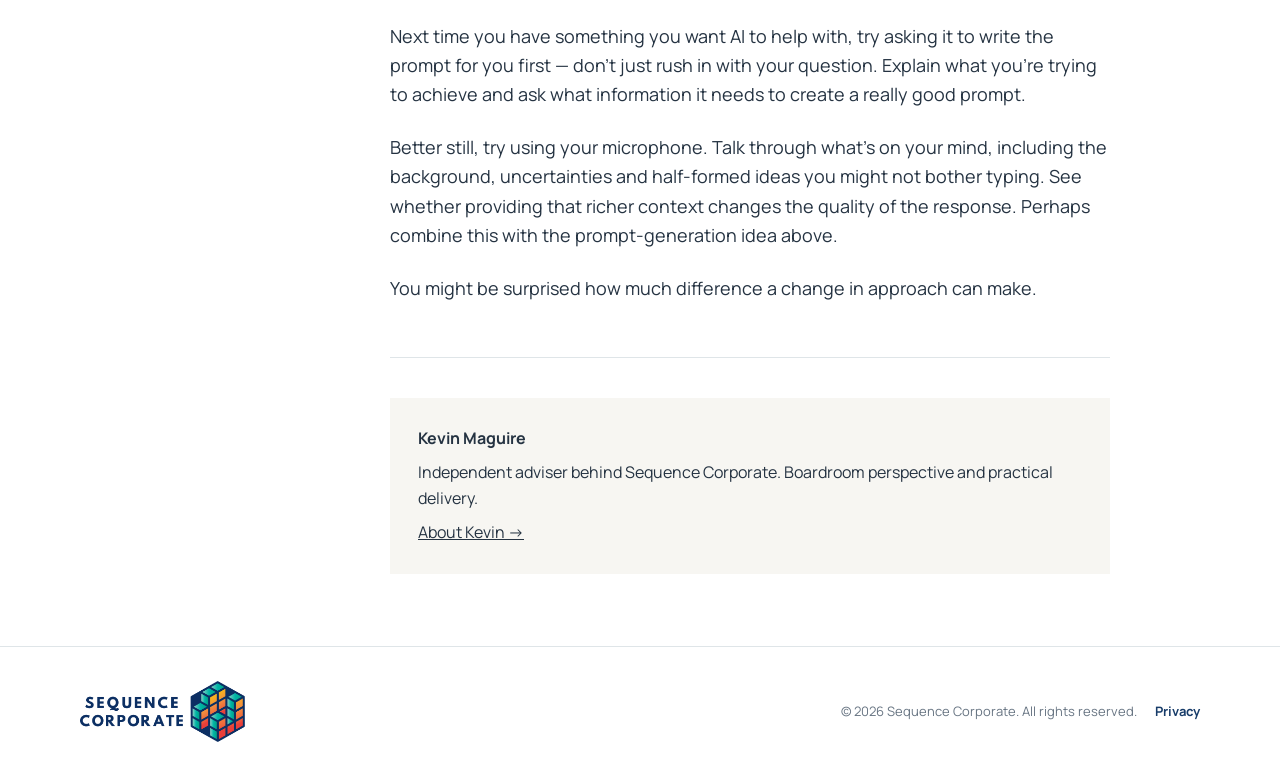
==== commit cfc8a9ea: "Add files via upload" ====
--- a/are-we-looking-at-ai-through-the-right-lens.html
+++ b/are-we-looking-at-ai-through-the-right-lens.html
@@ -20,7 +20,8 @@
 <p>Do you remember conversations some years ago along the lines of:</p>
 <blockquote><em>“You booked a holiday online? What, without calling anyone?”</em></blockquote>
 <p>Where one looked at the other like they are a weirdo.</p>
-<p>I suspect we'll have similar conversations again with AI. But the technology becoming commonplace doesn't mean we'll automatically become good at using it.</p>
+<p>We’re already having similar conversations—but about AI.</p>
+<p>We can choose to be the person trying something new, building experience and staying curious. Or we can wait for our friends to get there first, and only join in when the AI equivalent of “you can only book online” leaves us little choice.</p>
 <p>That part is down to us.</p>
 <h2 class="consider-heading">Three things worth considering</h2>
 <aside class="article-shared-note" aria-label="A note for all three suggestions"><strong>A note for all three</strong><p>Only share confidential or personal information through an AI service approved for that purpose—for example, a workplace system with appropriate privacy and security safeguards.</p></aside>
@@ -49,4 +50,4 @@
 
 <p>You might be surprised how much difference a change in approach can make.</p>
 </section>
-<div class="author-card"><strong>Kevin Maguire</strong><p>Independent adviser behind Sequence Corporate. Boardroom perspective and practical delivery.</p><a href="about.html">About Kevin →</a></div></article></div></section></main><footer><div class="wrap footer"><img alt="Sequence Corporate" src="assets/sequence-logo.png"/><div class="footer-meta"><span>© 2026 Sequence Corporate. All rights reserved.</span><a href="privacy.html">Privacy</a></div></div></footer><script src="js/site.js"></script></body></html>+<div class="author-card"><strong>Kevin Maguire</strong><p>Independent adviser behind Sequence Corporate. Boardroom perspective and practical delivery.</p><a href="about.html">About Kevin →</a></div></article></div></section></main><footer><div class="wrap footer"><img alt="Sequence Corporate" src="assets/sequence-logo.png"/><div class="footer-meta"><span>© 2026 Sequence Corporate. All rights reserved.</span><a href="privacy.html">Privacy</a></div></div></footer><script src="js/site.js"></script></body></html>
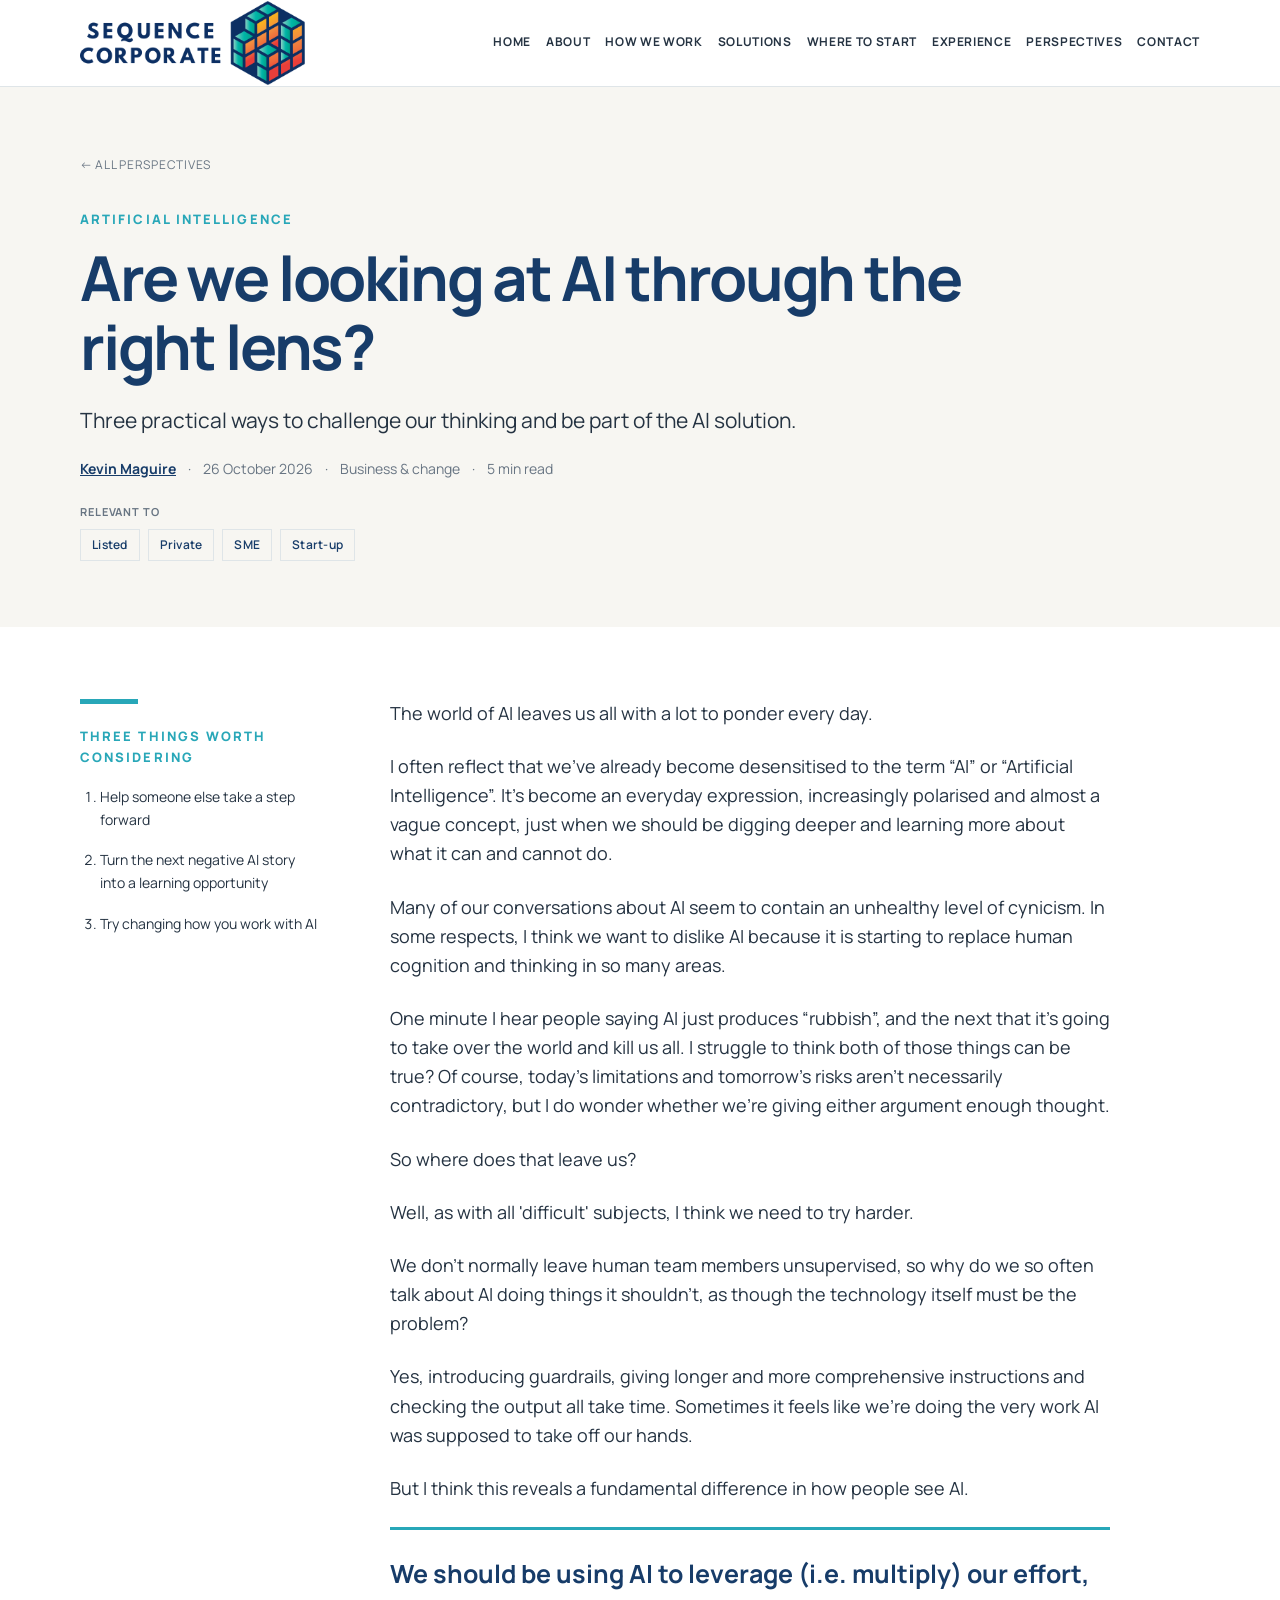
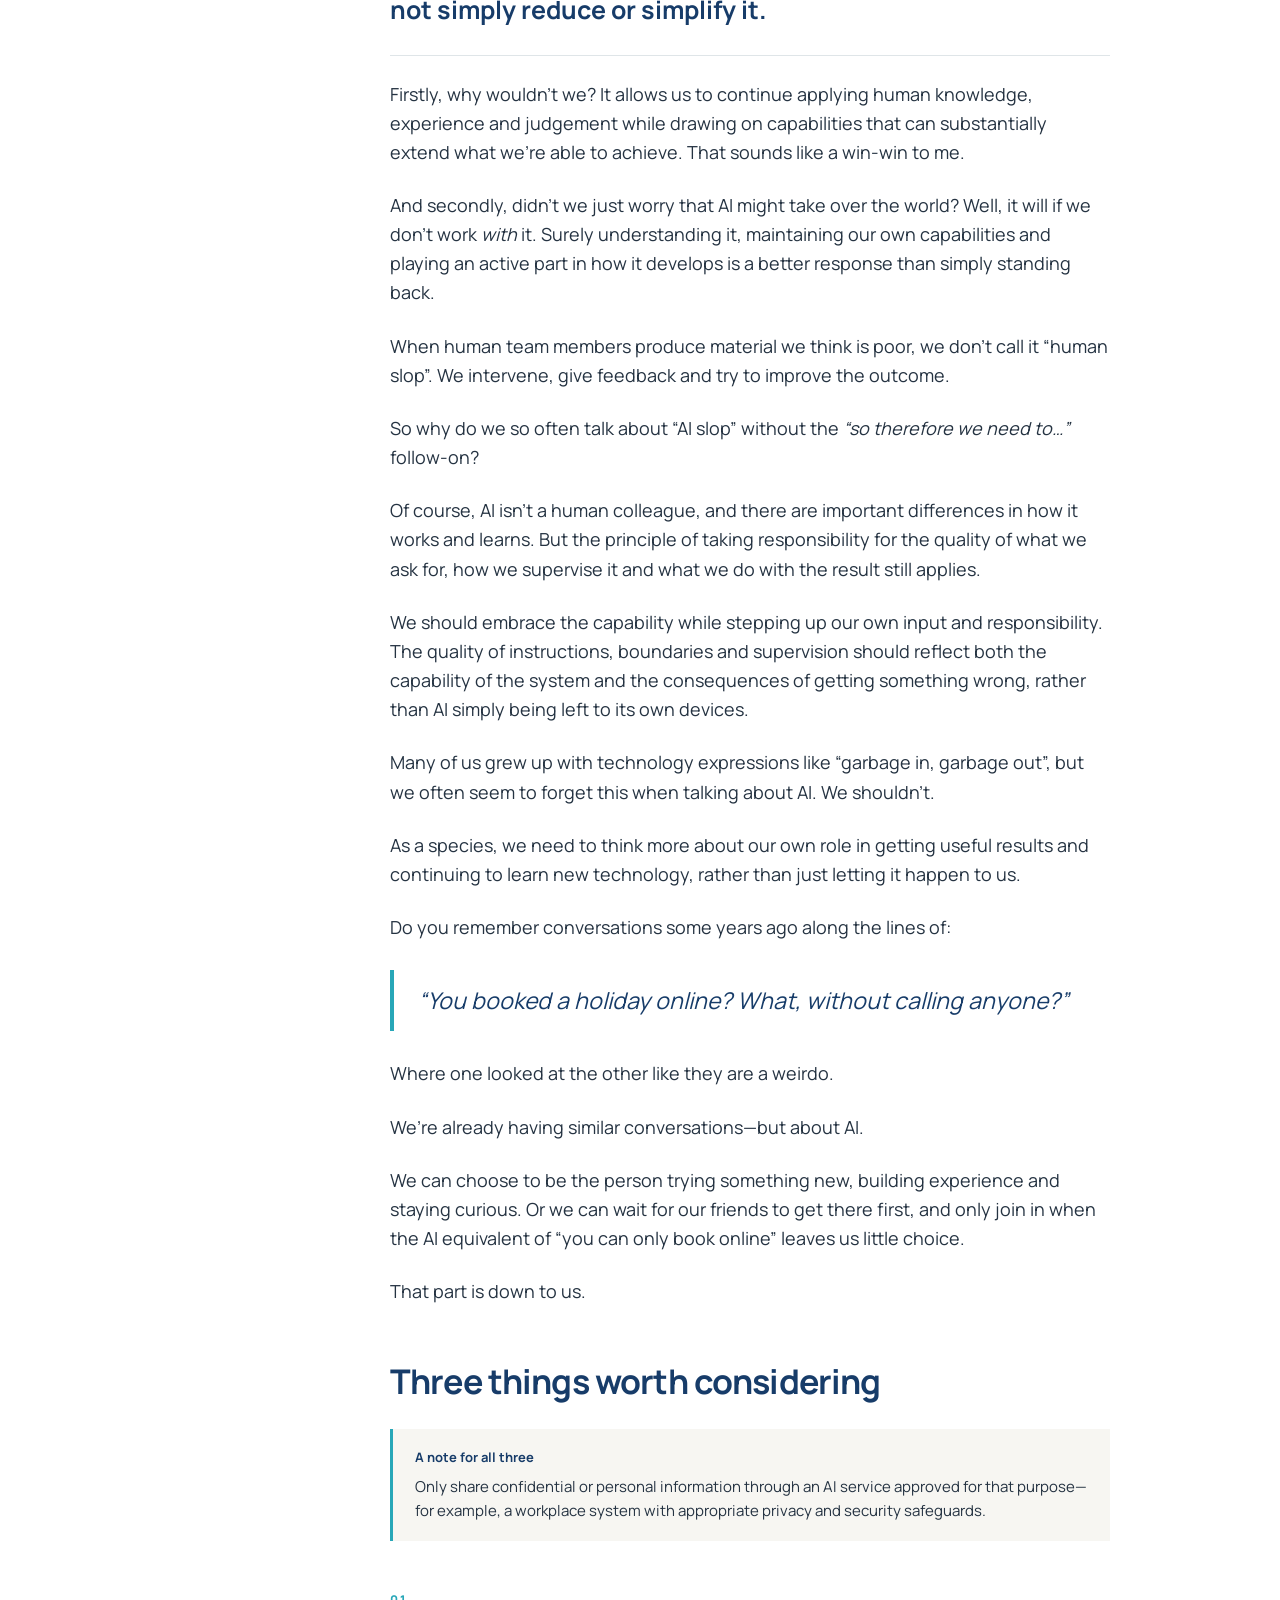
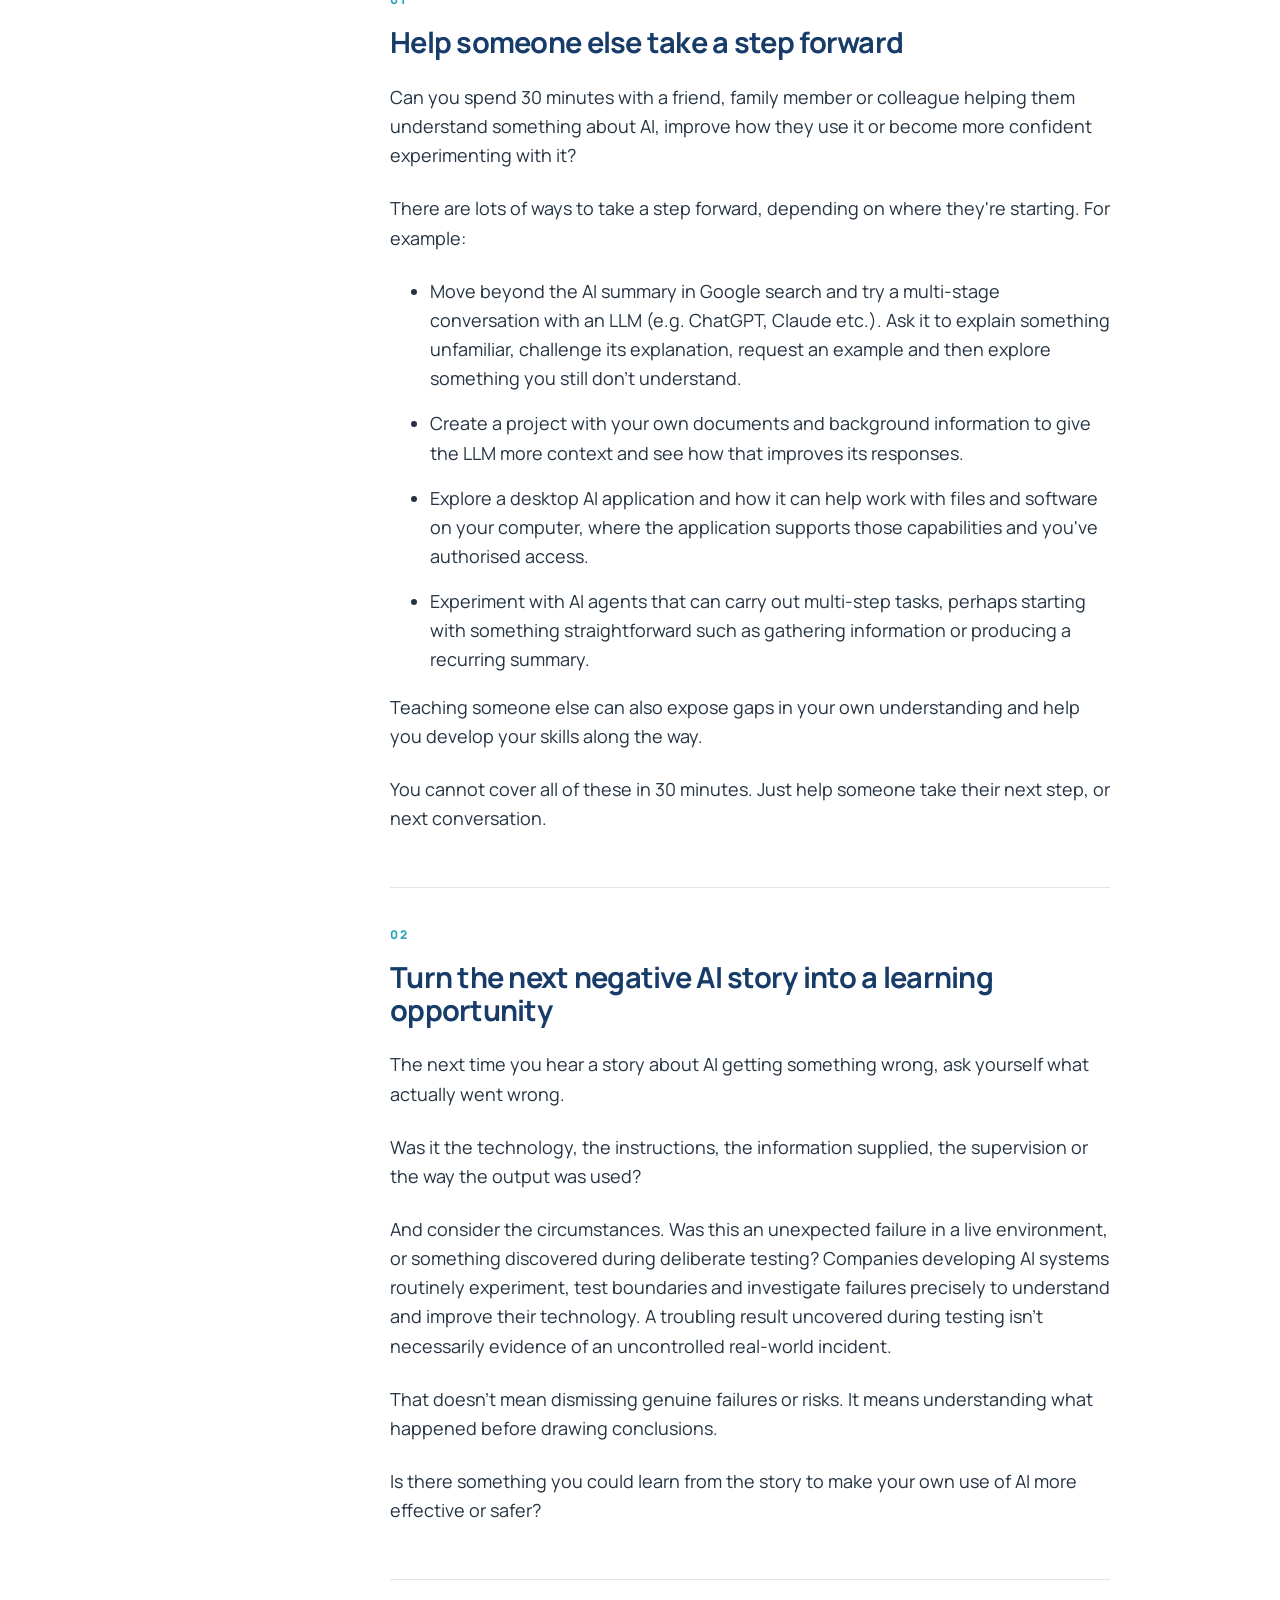
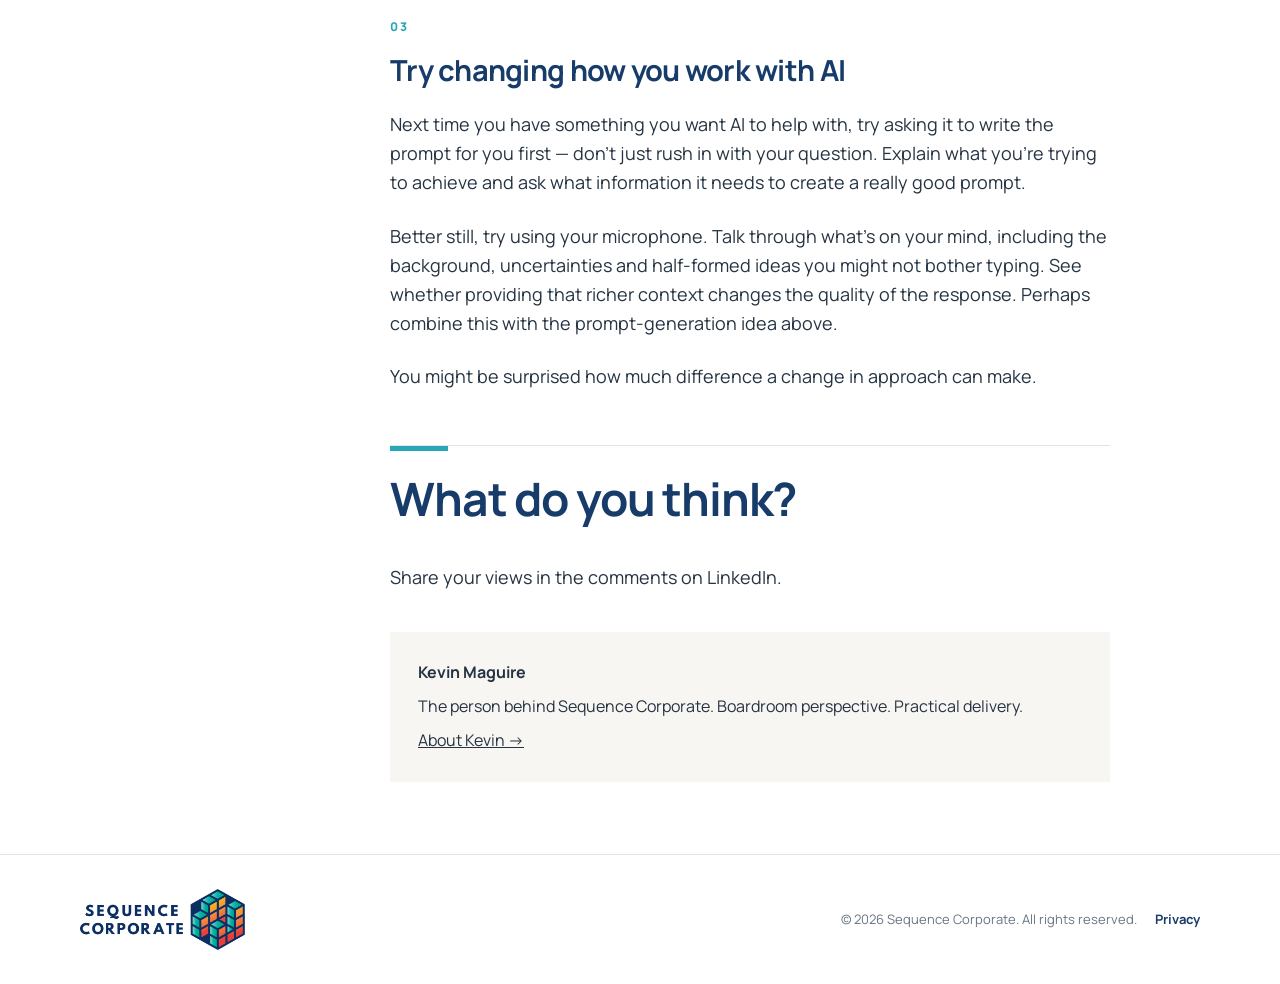
==== commit ffe506cd: "Add files via upload" ====
--- a/are-we-looking-at-ai-through-the-right-lens.html
+++ b/are-we-looking-at-ai-through-the-right-lens.html
@@ -1,5 +1,5 @@
 <!DOCTYPE html>
-<html lang="en"><head><meta charset="utf-8"/><meta content="width=device-width,initial-scale=1" name="viewport"/><title>Are we looking at AI through the right lens? | Sequence Corporate</title><meta content="Three practical ways to challenge our thinking and be part of the AI solution." name="description"/><link href="assets/sequence-icon.png" rel="icon"/><link href="https://fonts.googleapis.com" rel="preconnect"/><link crossorigin="" href="https://fonts.gstatic.com" rel="preconnect"/><link href="https://fonts.googleapis.com/css2?family=Manrope:wght@400;500;600;700;800&amp;display=swap" rel="stylesheet"/><link href="assets/styles.css" rel="stylesheet"/><link href="https://sequencecorporate.life/are-we-looking-at-ai-through-the-right-lens" rel="canonical"/><meta content="index, follow" name="robots"/><meta content="Sequence Corporate" property="og:site_name"/><meta content="article" property="og:type"/><meta content="Are we looking at AI through the right lens? | Sequence Corporate" property="og:title"/><meta content="Three practical ways to challenge our thinking and be part of the AI solution." property="og:description"/><meta content="https://sequencecorporate.life/are-we-looking-at-ai-through-the-right-lens" property="og:url"/><meta content="summary" name="twitter:card"/><meta content="Are we looking at AI through the right lens? | Sequence Corporate" name="twitter:title"/><meta content="Three practical ways to challenge our thinking and be part of the AI solution." name="twitter:description"/><link href="assets/perspectives.css" rel="stylesheet"/><link href="assets/navigation-v12.css" rel="stylesheet"/><script type="application/ld+json">{"@context":"https://schema.org","@type":"Article","headline":"Are we looking at AI through the right lens?","description":"Three practical ways to challenge our thinking and be part of the AI solution.","datePublished":"2026-10-26","author":{"@type":"Person","name":"Kevin Maguire","url":"https://sequencecorporate.life/about"},"publisher":{"@type":"Organization","name":"Sequence Corporate","url":"https://sequencecorporate.life/"},"mainEntityOfPage":"https://sequencecorporate.life/are-we-looking-at-ai-through-the-right-lens","articleSection":"Artificial intelligence","inLanguage":"en-GB"}</script></head><body><header><div class="wrap nav"><a href="index.html"><img alt="Sequence Corporate" class="logo" src="assets/sequence-logo.png"/></a><button aria-label="Open menu" class="menu">☰</button><nav><a class="" href="index.html">Home</a><a class="" href="about.html">About</a><a class="" href="how-we-work.html">How we work</a><a class="" href="solutions.html">Solutions</a><a class="" href="where-to-start.html">Where to start</a><a class="" href="experience.html">Experience</a><a class="" href="perspectives.html">Perspectives</a><a class="" href="contact.html">Contact</a></nav></div></header><main><div class="pagehead article-head"><div class="wrap"><a class="back" href="perspectives.html">← All perspectives</a><p class="eyebrow">Artificial intelligence</p><h1>Are we looking at AI through the right lens?</h1><p class="lead">Three practical ways to challenge our thinking and be part of the AI solution.</p><p class="article-meta"><a href="about.html">Kevin Maguire</a> <span>·</span> <time datetime="2026-10-26">26 October 2026</time> <span>·</span> Business &amp; change <span>·</span> <span class="reading-time">5 min read</span></p></div></div><section><div class="wrap article-layout"><aside><div class="rule"></div><p class="eyebrow">Three things worth considering</p><ol><li><a href="#next-step">Help someone else take a step forward</a></li><li><a href="#stories">Turn the next negative AI story into a learning opportunity</a></li><li><a href="#conversation">Try changing how you work with AI</a></li></ol></aside><article class="article-prose"><p>The world of AI leaves us all with a lot to ponder every day.</p>
+<html lang="en"><head><meta charset="utf-8"/><meta content="width=device-width,initial-scale=1" name="viewport"/><title>Are we looking at AI through the right lens? | Sequence Corporate</title><meta content="Three practical ways to challenge our thinking and be part of the AI solution." name="description"/><link href="assets/sequence-icon.png" rel="icon"/><link href="https://fonts.googleapis.com" rel="preconnect"/><link crossorigin="" href="https://fonts.gstatic.com" rel="preconnect"/><link href="https://fonts.googleapis.com/css2?family=Manrope:wght@400;500;600;700;800&amp;display=swap" rel="stylesheet"/><link href="assets/styles.css" rel="stylesheet"/><link href="https://sequencecorporate.life/are-we-looking-at-ai-through-the-right-lens" rel="canonical"/><meta content="index, follow" name="robots"/><meta content="Sequence Corporate" property="og:site_name"/><meta content="article" property="og:type"/><meta content="Are we looking at AI through the right lens? | Sequence Corporate" property="og:title"/><meta content="Three practical ways to challenge our thinking and be part of the AI solution." property="og:description"/><meta content="https://sequencecorporate.life/are-we-looking-at-ai-through-the-right-lens" property="og:url"/><meta content="summary_large_image" name="twitter:card"/><meta content="Are we looking at AI through the right lens? | Sequence Corporate" name="twitter:title"/><meta content="Three practical ways to challenge our thinking and be part of the AI solution." name="twitter:description"/><link href="assets/perspectives.css" rel="stylesheet"/><link href="assets/navigation-v12.css" rel="stylesheet"/><script type="application/ld+json">{"@context":"https://schema.org","@type":"Article","headline":"Are we looking at AI through the right lens?","description":"Three practical ways to challenge our thinking and be part of the AI solution.","datePublished":"2026-10-26","author":{"@type":"Person","name":"Kevin Maguire","url":"https://sequencecorporate.life/about"},"publisher":{"@type":"Organization","name":"Sequence Corporate","url":"https://sequencecorporate.life/"},"mainEntityOfPage":"https://sequencecorporate.life/are-we-looking-at-ai-through-the-right-lens","articleSection":"Artificial intelligence","inLanguage":"en-GB","image":"https://sequencecorporate.life/assets/perspectives/are-we-looking-at-ai-through-the-right-lens.png"}</script><meta property="og:image" content="https://sequencecorporate.life/assets/perspectives/are-we-looking-at-ai-through-the-right-lens.png"/><meta property="og:image:type" content="image/png"/><meta property="og:image:width" content="1200"/><meta property="og:image:height" content="627"/><meta property="og:image:alt" content="Perspectives by Sequence Corporate: Are we looking at AI through the right lens?"/><meta name="twitter:image" content="https://sequencecorporate.life/assets/perspectives/are-we-looking-at-ai-through-the-right-lens.png"/><meta name="twitter:image:alt" content="Perspectives by Sequence Corporate: Are we looking at AI through the right lens?"/></head><body><header><div class="wrap nav"><a href="index.html"><img alt="Sequence Corporate" class="logo" src="assets/sequence-logo.png"/></a><button aria-label="Open menu" class="menu">☰</button><nav><a class="" href="index.html">Home</a><a class="" href="about.html">About</a><a class="" href="how-we-work.html">How we work</a><a class="" href="solutions.html">Solutions</a><a class="" href="where-to-start.html">Where to start</a><a class="" href="experience.html">Experience</a><a class="" href="perspectives.html">Perspectives</a><a class="" href="contact.html">Contact</a></nav></div></header><main><div class="pagehead article-head"><div class="wrap"><a class="back" href="perspectives.html">← All perspectives</a><p class="eyebrow">Artificial intelligence</p><h1>Are we looking at AI through the right lens?</h1><p class="lead">Three practical ways to challenge our thinking and be part of the AI solution.</p><p class="article-meta"><a href="about.html">Kevin Maguire</a> <span>·</span> <time datetime="2026-10-26">26 October 2026</time> <span>·</span> Business &amp; change <span>·</span> <span class="reading-time">5 min read</span></p><div class="perspective-categories" aria-label="Relevant to"><span class="category-label">Relevant to</span><ul><li>Listed</li><li>Private</li><li>SME</li><li>Start-up</li></ul></div></div></div><section><div class="wrap article-layout"><aside><div class="rule"></div><p class="eyebrow">Three things worth considering</p><ol><li><a href="#next-step">Help someone else take a step forward</a></li><li><a href="#stories">Turn the next negative AI story into a learning opportunity</a></li><li><a href="#conversation">Try changing how you work with AI</a></li></ol></aside><article class="article-prose"><p>The world of AI leaves us all with a lot to ponder every day.</p>
 <p>I often reflect that we've already become desensitised to the term “AI” or “Artificial Intelligence”. It's become an everyday expression, increasingly polarised and almost a vague concept, just when we should be digging deeper and learning more about what it can and cannot do.</p>
 <p>Many of our conversations about AI seem to contain an unhealthy level of cynicism. In some respects, I think we want to dislike AI because it is starting to replace human cognition and thinking in so many areas.</p>
 <p>One minute I hear people saying AI just produces “rubbish”, and the next that it's going to take over the world and kill us all. I struggle to think both of those things can be true? Of course, today's limitations and tomorrow's risks aren't necessarily contradictory, but I do wonder whether we're giving either argument enough thought.</p>
@@ -50,4 +50,5 @@
 
 <p>You might be surprised how much difference a change in approach can make.</p>
 </section>
-<div class="author-card"><strong>Kevin Maguire</strong><p>Independent adviser behind Sequence Corporate. Boardroom perspective and practical delivery.</p><a href="about.html">About Kevin →</a></div></article></div></section></main><footer><div class="wrap footer"><img alt="Sequence Corporate" src="assets/sequence-logo.png"/><div class="footer-meta"><span>© 2026 Sequence Corporate. All rights reserved.</span><a href="privacy.html">Privacy</a></div></div></footer><script src="js/site.js"></script></body></html>
+<!-- LinkedIn destination is set in js/article-discussions.js after the post is published. -->
+<div class="article-discussion" data-discussion="are-we-looking-at-ai-through-the-right-lens"><div class="rule"></div><h2>What do you think?</h2><p class="discussion-pending discussion-invitation">Share your views in the comments on LinkedIn.</p><a class="text-link discussion-link" hidden>Share your views in the comments on LinkedIn.</a></div><div class="author-card"><strong>Kevin Maguire</strong><p>The person behind Sequence Corporate. Boardroom perspective. Practical delivery.</p><a href="about.html">About Kevin →</a></div></article></div></section></main><footer><div class="wrap footer"><img alt="Sequence Corporate" src="assets/sequence-logo.png"/><div class="footer-meta"><span>© 2026 Sequence Corporate. All rights reserved.</span><a href="privacy.html">Privacy</a></div></div></footer><script src="js/site.js"></script><script src="js/article-discussions.js"></script></body></html>
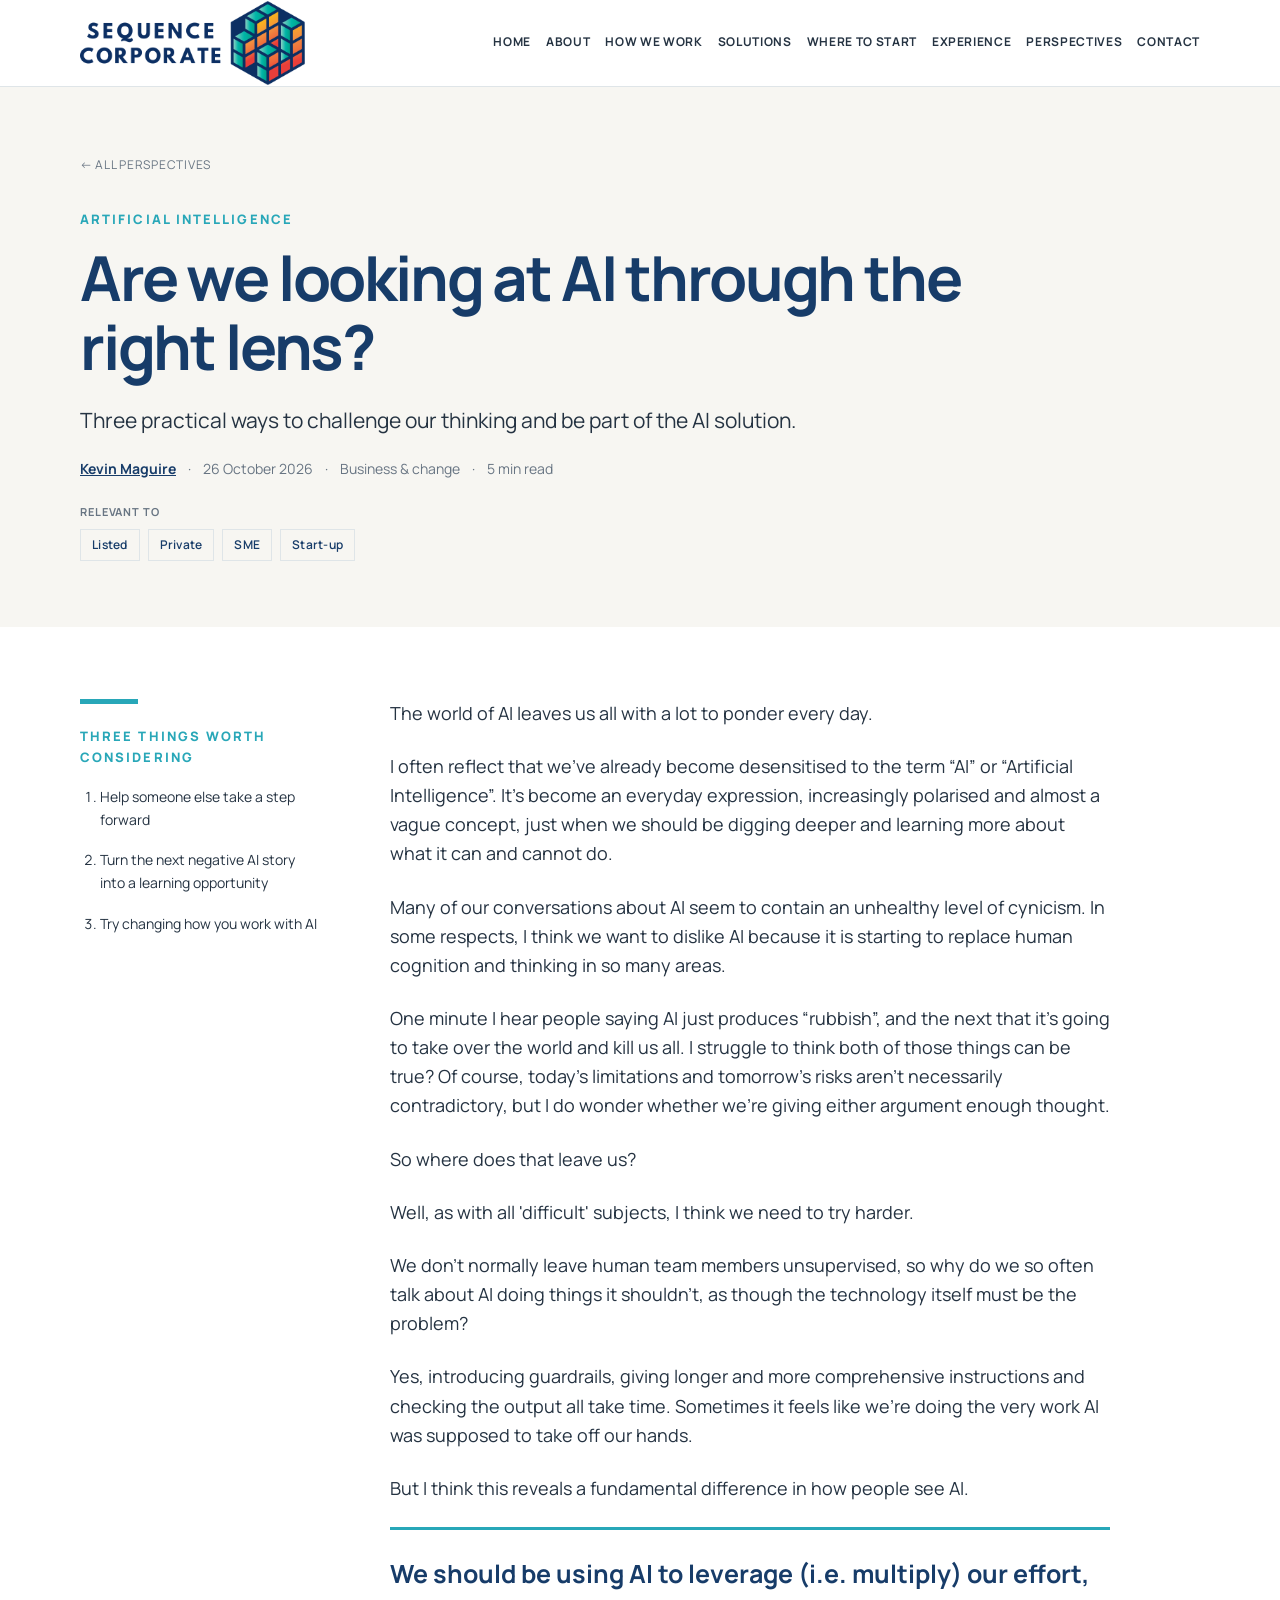
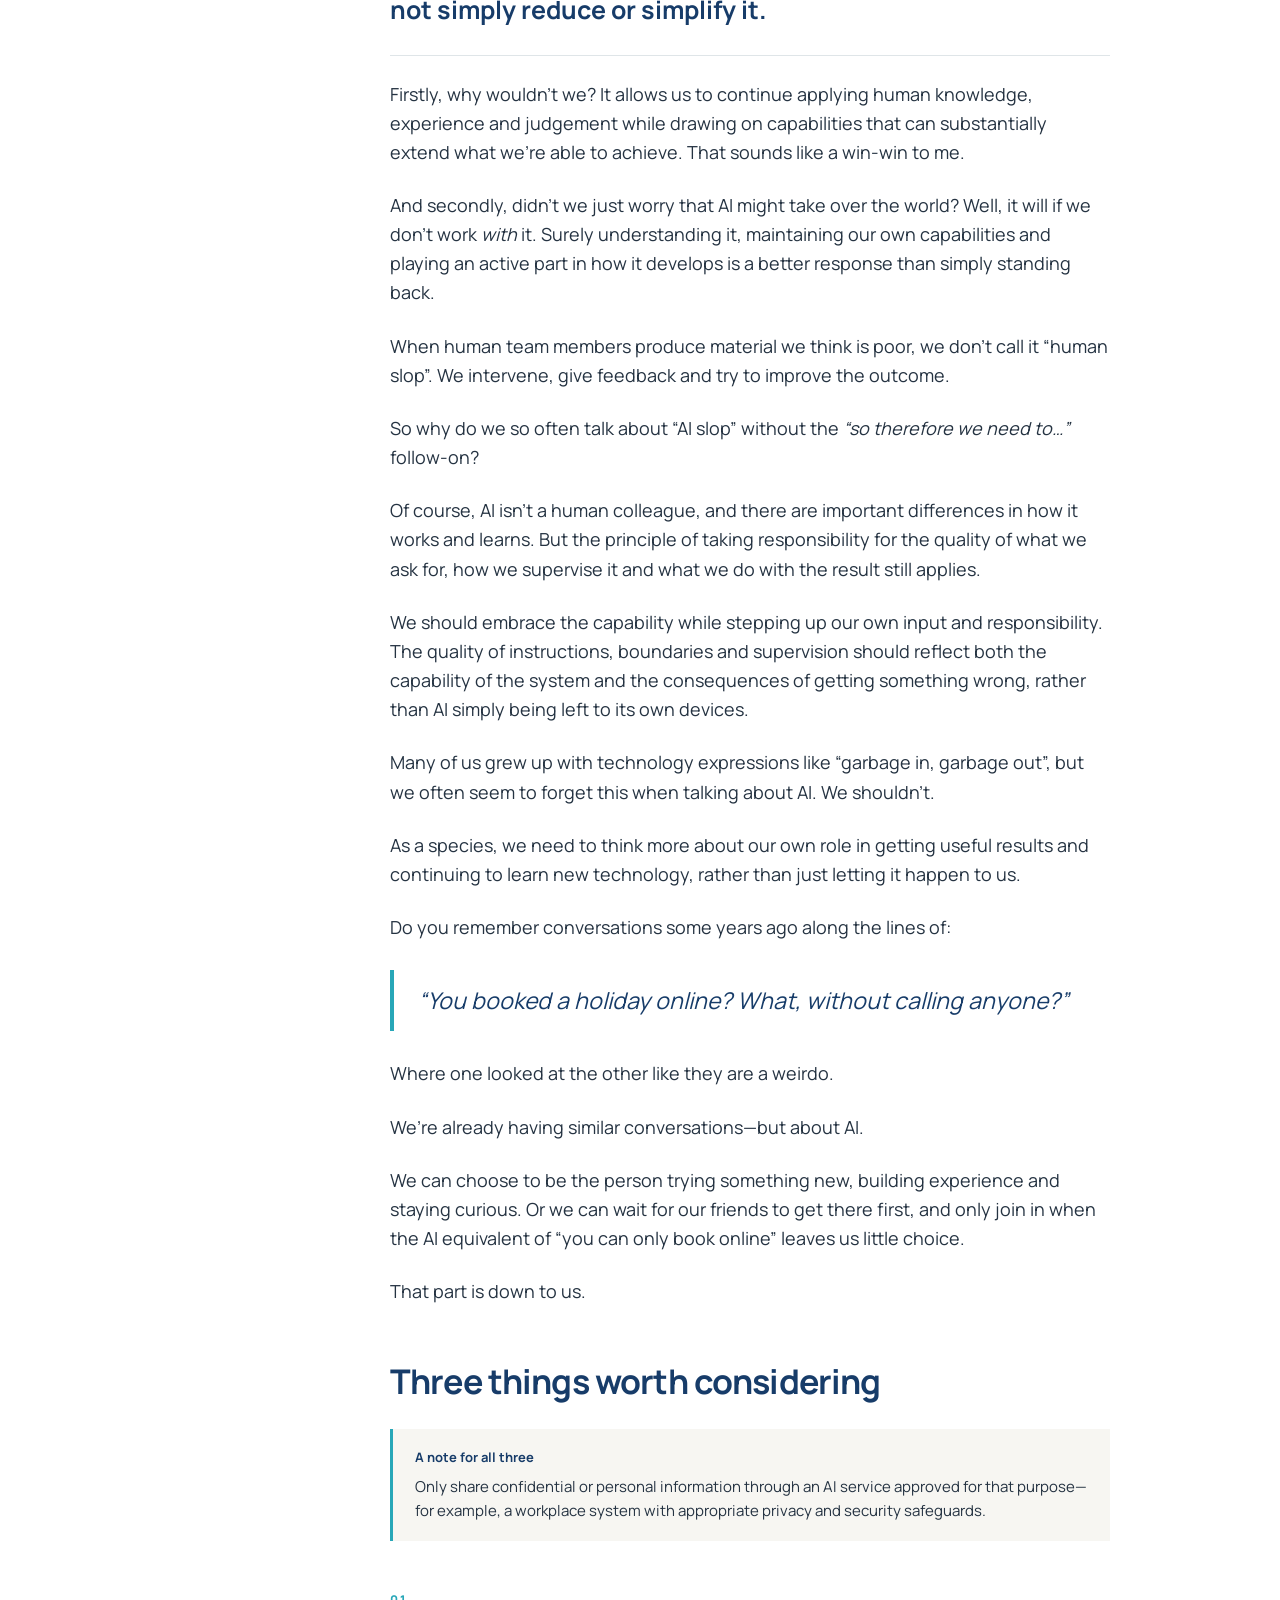
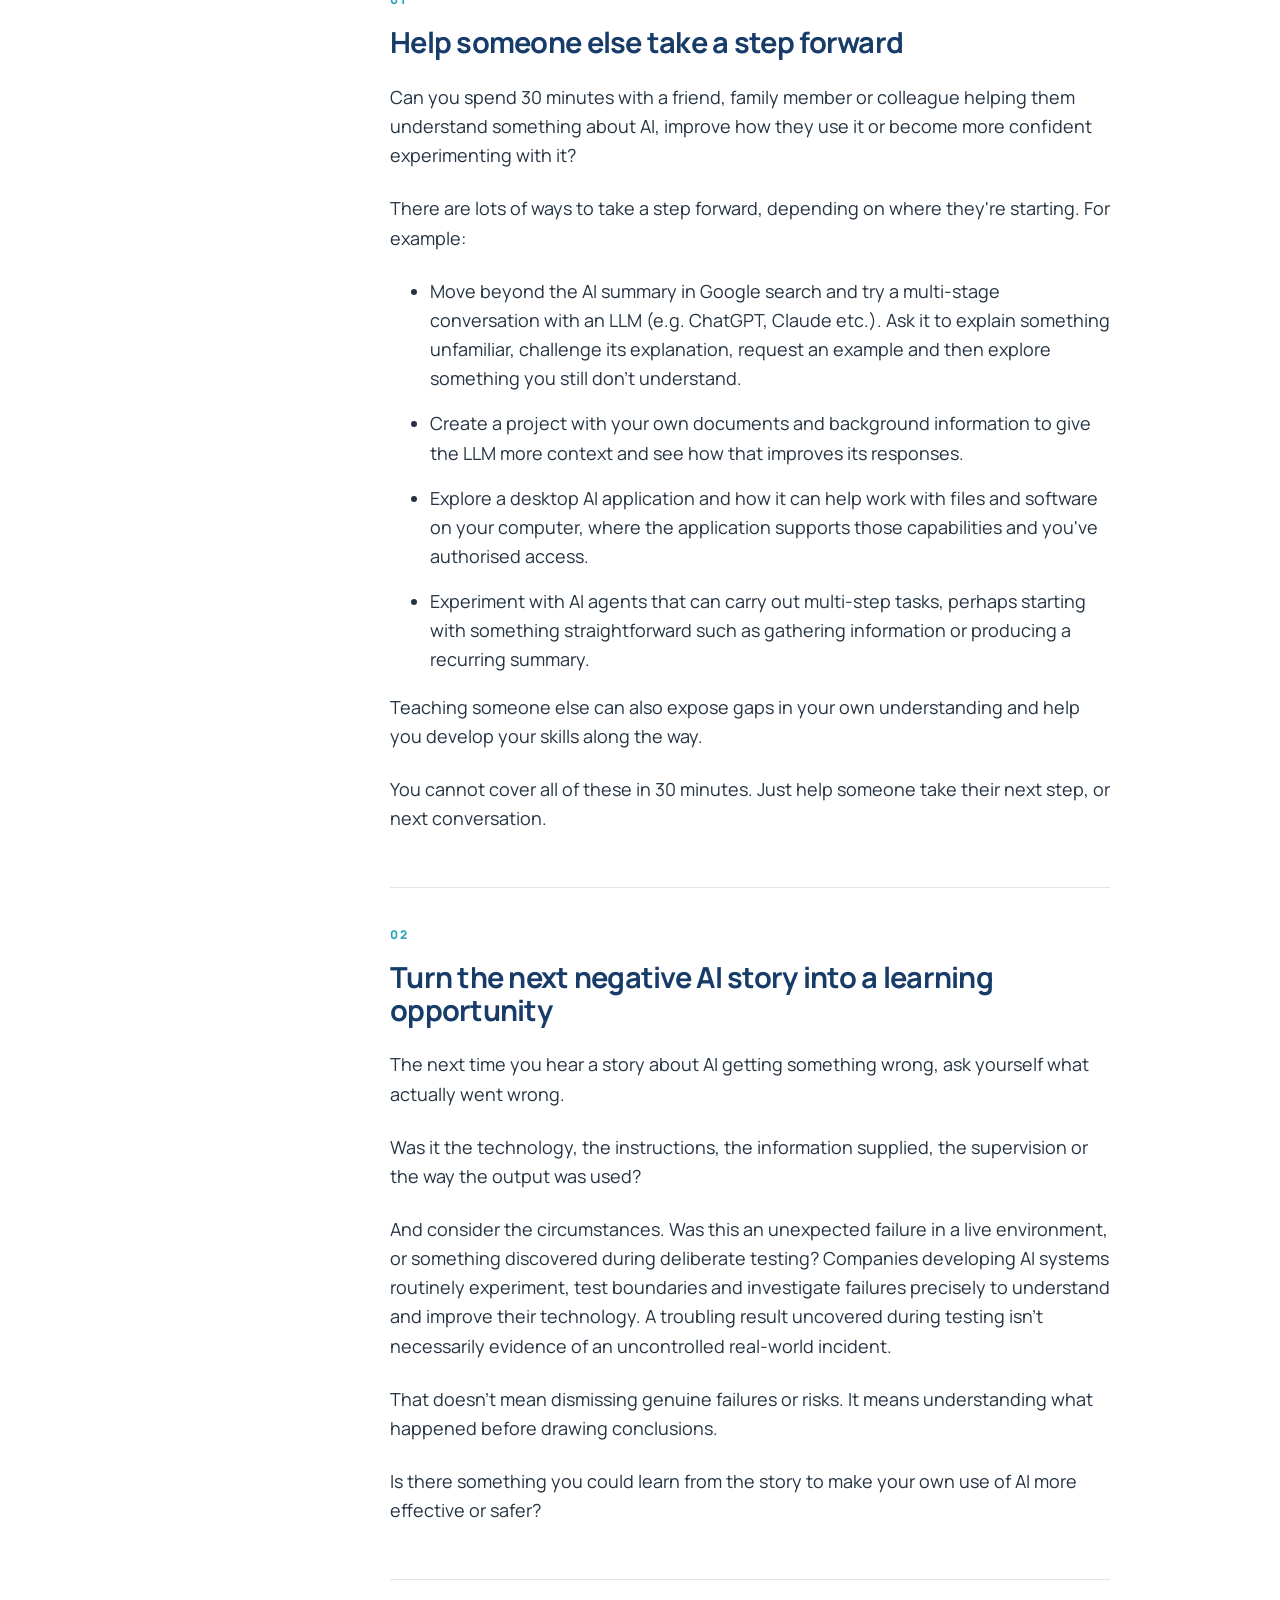
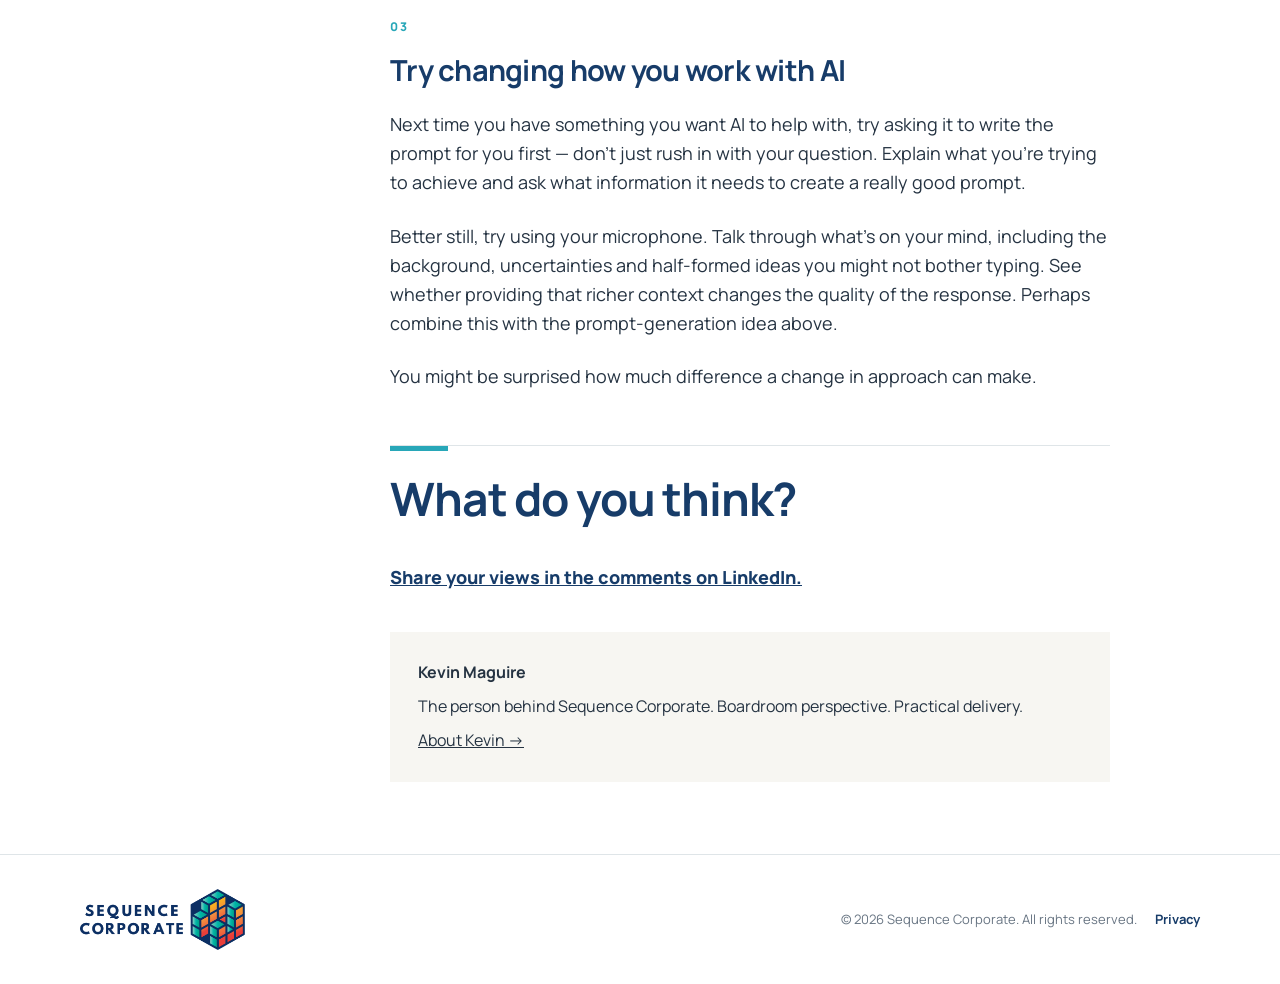
==== commit b9d793be: "Add files via upload" ====
--- a/are-we-looking-at-ai-through-the-right-lens.html
+++ b/are-we-looking-at-ai-through-the-right-lens.html
@@ -1,5 +1,5 @@
 <!DOCTYPE html>
-<html lang="en"><head><meta charset="utf-8"/><meta content="width=device-width,initial-scale=1" name="viewport"/><title>Are we looking at AI through the right lens? | Sequence Corporate</title><meta content="Three practical ways to challenge our thinking and be part of the AI solution." name="description"/><link href="assets/sequence-icon.png" rel="icon"/><link href="https://fonts.googleapis.com" rel="preconnect"/><link crossorigin="" href="https://fonts.gstatic.com" rel="preconnect"/><link href="https://fonts.googleapis.com/css2?family=Manrope:wght@400;500;600;700;800&amp;display=swap" rel="stylesheet"/><link href="assets/styles.css" rel="stylesheet"/><link href="https://sequencecorporate.life/are-we-looking-at-ai-through-the-right-lens" rel="canonical"/><meta content="index, follow" name="robots"/><meta content="Sequence Corporate" property="og:site_name"/><meta content="article" property="og:type"/><meta content="Are we looking at AI through the right lens? | Sequence Corporate" property="og:title"/><meta content="Three practical ways to challenge our thinking and be part of the AI solution." property="og:description"/><meta content="https://sequencecorporate.life/are-we-looking-at-ai-through-the-right-lens" property="og:url"/><meta content="summary_large_image" name="twitter:card"/><meta content="Are we looking at AI through the right lens? | Sequence Corporate" name="twitter:title"/><meta content="Three practical ways to challenge our thinking and be part of the AI solution." name="twitter:description"/><link href="assets/perspectives.css" rel="stylesheet"/><link href="assets/navigation-v12.css" rel="stylesheet"/><script type="application/ld+json">{"@context":"https://schema.org","@type":"Article","headline":"Are we looking at AI through the right lens?","description":"Three practical ways to challenge our thinking and be part of the AI solution.","datePublished":"2026-10-26","author":{"@type":"Person","name":"Kevin Maguire","url":"https://sequencecorporate.life/about"},"publisher":{"@type":"Organization","name":"Sequence Corporate","url":"https://sequencecorporate.life/"},"mainEntityOfPage":"https://sequencecorporate.life/are-we-looking-at-ai-through-the-right-lens","articleSection":"Artificial intelligence","inLanguage":"en-GB","image":"https://sequencecorporate.life/assets/perspectives/are-we-looking-at-ai-through-the-right-lens.png"}</script><meta property="og:image" content="https://sequencecorporate.life/assets/perspectives/are-we-looking-at-ai-through-the-right-lens.png"/><meta property="og:image:type" content="image/png"/><meta property="og:image:width" content="1200"/><meta property="og:image:height" content="627"/><meta property="og:image:alt" content="Perspectives by Sequence Corporate: Are we looking at AI through the right lens?"/><meta name="twitter:image" content="https://sequencecorporate.life/assets/perspectives/are-we-looking-at-ai-through-the-right-lens.png"/><meta name="twitter:image:alt" content="Perspectives by Sequence Corporate: Are we looking at AI through the right lens?"/></head><body><header><div class="wrap nav"><a href="index.html"><img alt="Sequence Corporate" class="logo" src="assets/sequence-logo.png"/></a><button aria-label="Open menu" class="menu">☰</button><nav><a class="" href="index.html">Home</a><a class="" href="about.html">About</a><a class="" href="how-we-work.html">How we work</a><a class="" href="solutions.html">Solutions</a><a class="" href="where-to-start.html">Where to start</a><a class="" href="experience.html">Experience</a><a class="" href="perspectives.html">Perspectives</a><a class="" href="contact.html">Contact</a></nav></div></header><main><div class="pagehead article-head"><div class="wrap"><a class="back" href="perspectives.html">← All perspectives</a><p class="eyebrow">Artificial intelligence</p><h1>Are we looking at AI through the right lens?</h1><p class="lead">Three practical ways to challenge our thinking and be part of the AI solution.</p><p class="article-meta"><a href="about.html">Kevin Maguire</a> <span>·</span> <time datetime="2026-10-26">26 October 2026</time> <span>·</span> Business &amp; change <span>·</span> <span class="reading-time">5 min read</span></p><div class="perspective-categories" aria-label="Relevant to"><span class="category-label">Relevant to</span><ul><li>Listed</li><li>Private</li><li>SME</li><li>Start-up</li></ul></div></div></div><section><div class="wrap article-layout"><aside><div class="rule"></div><p class="eyebrow">Three things worth considering</p><ol><li><a href="#next-step">Help someone else take a step forward</a></li><li><a href="#stories">Turn the next negative AI story into a learning opportunity</a></li><li><a href="#conversation">Try changing how you work with AI</a></li></ol></aside><article class="article-prose"><p>The world of AI leaves us all with a lot to ponder every day.</p>
+<html lang="en"><head><meta charset="utf-8"/><meta content="width=device-width,initial-scale=1" name="viewport"/><title>Are we looking at AI through the right lens? | Sequence Corporate</title><meta content="Three practical ways to challenge our thinking and be part of the AI solution." name="description"/><link href="assets/sequence-icon.png" rel="icon"/><link href="https://fonts.googleapis.com" rel="preconnect"/><link crossorigin="" href="https://fonts.gstatic.com" rel="preconnect"/><link href="https://fonts.googleapis.com/css2?family=Manrope:wght@400;500;600;700;800&amp;display=swap" rel="stylesheet"/><link href="assets/styles.css" rel="stylesheet"/><link href="https://sequencecorporate.life/are-we-looking-at-ai-through-the-right-lens" rel="canonical"/><meta content="index, follow" name="robots"/><meta content="Sequence Corporate" property="og:site_name"/><meta content="article" property="og:type"/><meta content="Are we looking at AI through the right lens? | Sequence Corporate" property="og:title"/><meta content="Three practical ways to challenge our thinking and be part of the AI solution." property="og:description"/><meta content="https://sequencecorporate.life/are-we-looking-at-ai-through-the-right-lens" property="og:url"/><meta content="summary_large_image" name="twitter:card"/><meta content="Are we looking at AI through the right lens? | Sequence Corporate" name="twitter:title"/><meta content="Three practical ways to challenge our thinking and be part of the AI solution." name="twitter:description"/><link href="assets/perspectives.css" rel="stylesheet"/><link href="assets/navigation-v12.css" rel="stylesheet"/><script type="application/ld+json">{"@context":"https://schema.org","@type":"Article","headline":"Are we looking at AI through the right lens?","description":"Three practical ways to challenge our thinking and be part of the AI solution.","datePublished":"2026-10-26","author":{"@type":"Person","name":"Kevin Maguire","url":"https://sequencecorporate.life/about"},"publisher":{"@type":"Organization","name":"Sequence Corporate","url":"https://sequencecorporate.life/"},"mainEntityOfPage":"https://sequencecorporate.life/are-we-looking-at-ai-through-the-right-lens","articleSection":"Artificial intelligence","inLanguage":"en-GB","image":"https://sequencecorporate.life/are-we-looking-at-ai-through-the-right-lens.png"}</script><meta property="og:image" content="https://sequencecorporate.life/are-we-looking-at-ai-through-the-right-lens.png"/><meta property="og:image:type" content="image/png"/><meta property="og:image:width" content="1200"/><meta property="og:image:height" content="627"/><meta property="og:image:alt" content="Perspectives by Sequence Corporate: Are we looking at AI through the right lens?"/><meta name="twitter:image" content="https://sequencecorporate.life/are-we-looking-at-ai-through-the-right-lens.png"/><meta name="twitter:image:alt" content="Perspectives by Sequence Corporate: Are we looking at AI through the right lens?"/></head><body><header><div class="wrap nav"><a href="index.html"><img alt="Sequence Corporate" class="logo" src="assets/sequence-logo.png"/></a><button aria-label="Open menu" class="menu">☰</button><nav><a class="" href="index.html">Home</a><a class="" href="about.html">About</a><a class="" href="how-we-work.html">How we work</a><a class="" href="solutions.html">Solutions</a><a class="" href="where-to-start.html">Where to start</a><a class="" href="experience.html">Experience</a><a class="" href="perspectives.html">Perspectives</a><a class="" href="contact.html">Contact</a></nav></div></header><main><div class="pagehead article-head"><div class="wrap"><a class="back" href="perspectives.html">← All perspectives</a><p class="eyebrow">Artificial intelligence</p><h1>Are we looking at AI through the right lens?</h1><p class="lead">Three practical ways to challenge our thinking and be part of the AI solution.</p><p class="article-meta"><a href="about.html">Kevin Maguire</a> <span>·</span> <time datetime="2026-10-26">26 October 2026</time> <span>·</span> Business &amp; change <span>·</span> <span class="reading-time">5 min read</span></p><div class="perspective-categories" aria-label="Relevant to"><span class="category-label">Relevant to</span><ul><li>Listed</li><li>Private</li><li>SME</li><li>Start-up</li></ul></div></div></div><section><div class="wrap article-layout"><aside><div class="rule"></div><p class="eyebrow">Three things worth considering</p><ol><li><a href="#next-step">Help someone else take a step forward</a></li><li><a href="#stories">Turn the next negative AI story into a learning opportunity</a></li><li><a href="#conversation">Try changing how you work with AI</a></li></ol></aside><article class="article-prose"><p>The world of AI leaves us all with a lot to ponder every day.</p>
 <p>I often reflect that we've already become desensitised to the term “AI” or “Artificial Intelligence”. It's become an everyday expression, increasingly polarised and almost a vague concept, just when we should be digging deeper and learning more about what it can and cannot do.</p>
 <p>Many of our conversations about AI seem to contain an unhealthy level of cynicism. In some respects, I think we want to dislike AI because it is starting to replace human cognition and thinking in so many areas.</p>
 <p>One minute I hear people saying AI just produces “rubbish”, and the next that it's going to take over the world and kill us all. I struggle to think both of those things can be true? Of course, today's limitations and tomorrow's risks aren't necessarily contradictory, but I do wonder whether we're giving either argument enough thought.</p>
@@ -51,4 +51,4 @@
 <p>You might be surprised how much difference a change in approach can make.</p>
 </section>
 <!-- LinkedIn destination is set in js/article-discussions.js after the post is published. -->
-<div class="article-discussion" data-discussion="are-we-looking-at-ai-through-the-right-lens"><div class="rule"></div><h2>What do you think?</h2><p class="discussion-pending discussion-invitation">Share your views in the comments on LinkedIn.</p><a class="text-link discussion-link" hidden>Share your views in the comments on LinkedIn.</a></div><div class="author-card"><strong>Kevin Maguire</strong><p>The person behind Sequence Corporate. Boardroom perspective. Practical delivery.</p><a href="about.html">About Kevin →</a></div></article></div></section></main><footer><div class="wrap footer"><img alt="Sequence Corporate" src="assets/sequence-logo.png"/><div class="footer-meta"><span>© 2026 Sequence Corporate. All rights reserved.</span><a href="privacy.html">Privacy</a></div></div></footer><script src="js/site.js"></script><script src="js/article-discussions.js"></script></body></html>
+<div class="article-discussion" data-discussion="are-we-looking-at-ai-through-the-right-lens"><div class="rule"></div><h2>What do you think?</h2><p class="discussion-invitation"><a class="text-link" href="https://lnkd.in/p/eVQCSge2">Share your views in the comments on LinkedIn.</a></p></div><div class="author-card"><strong>Kevin Maguire</strong><p>The person behind Sequence Corporate. Boardroom perspective. Practical delivery.</p><a href="about.html">About Kevin →</a></div></article></div></section></main><footer><div class="wrap footer"><img alt="Sequence Corporate" src="assets/sequence-logo.png"/><div class="footer-meta"><span>© 2026 Sequence Corporate. All rights reserved.</span><a href="privacy.html">Privacy</a></div></div></footer><script src="js/site.js"></script></body></html>
